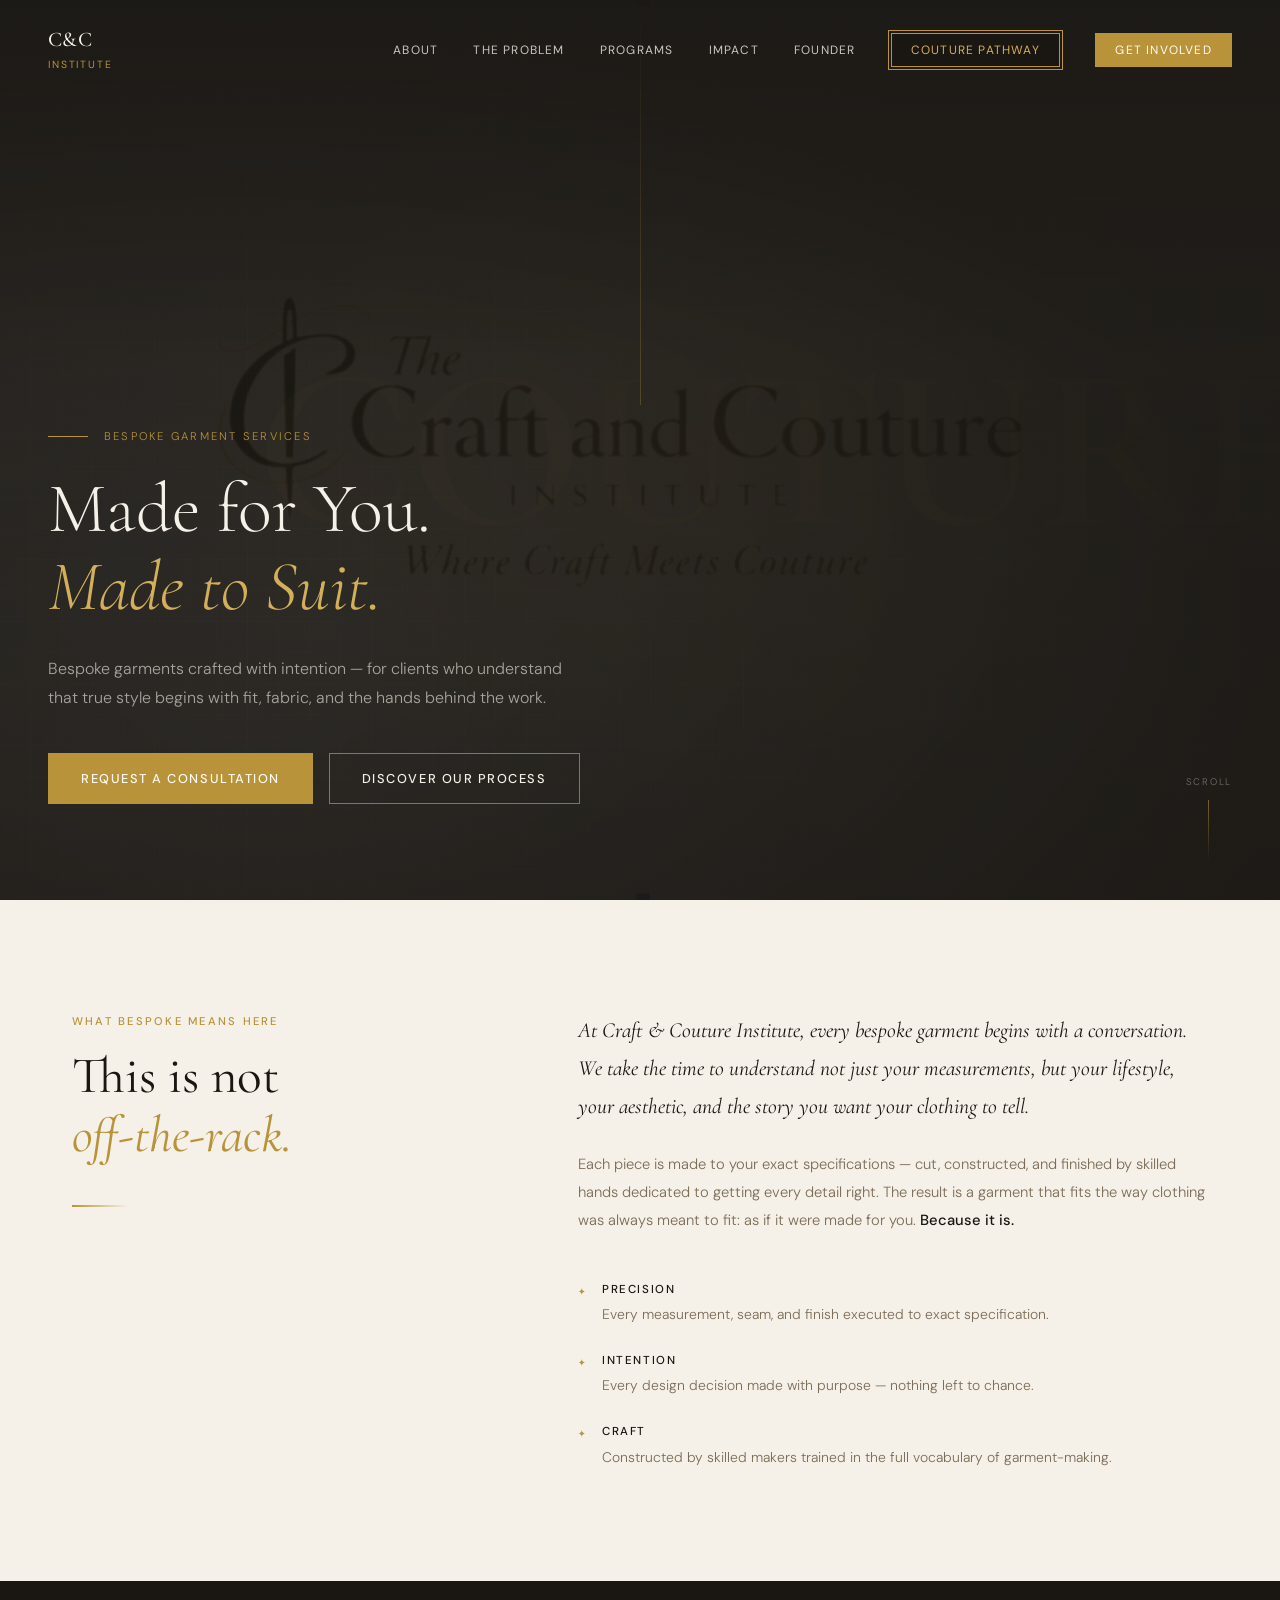
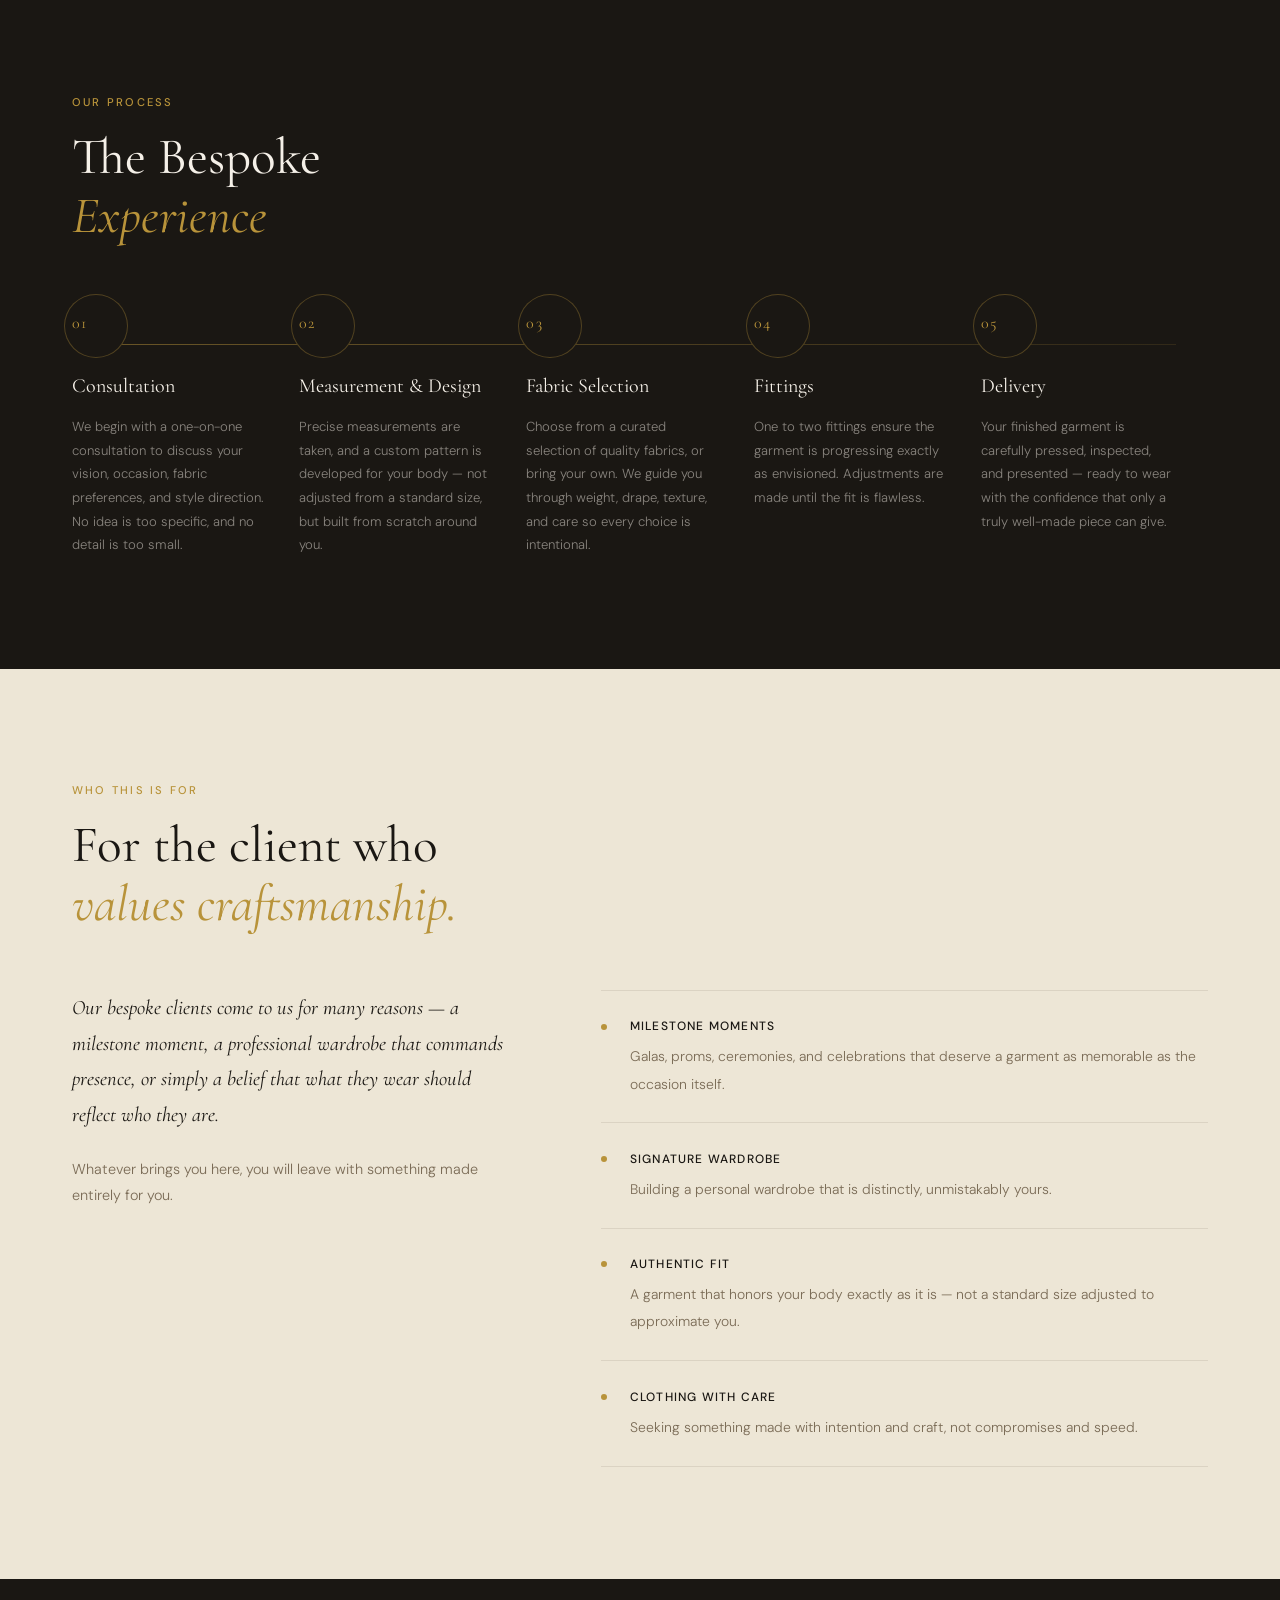
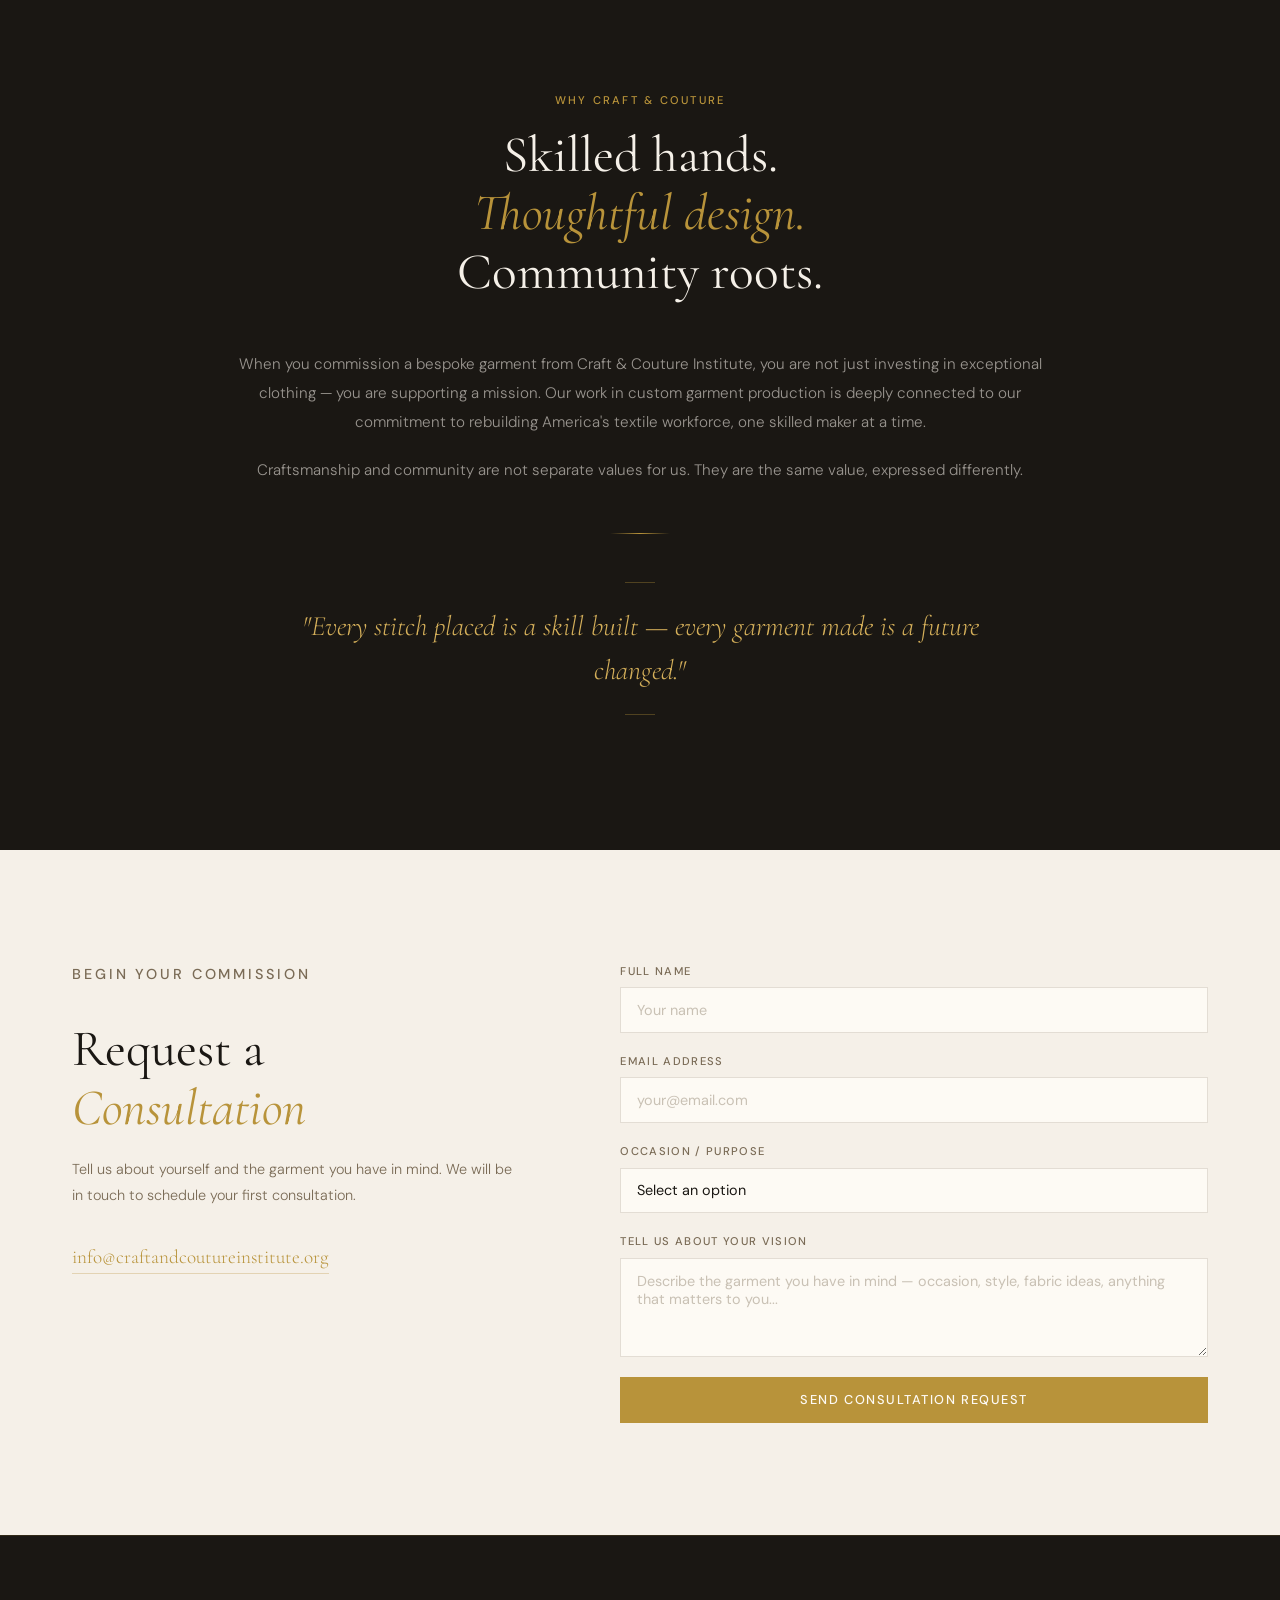
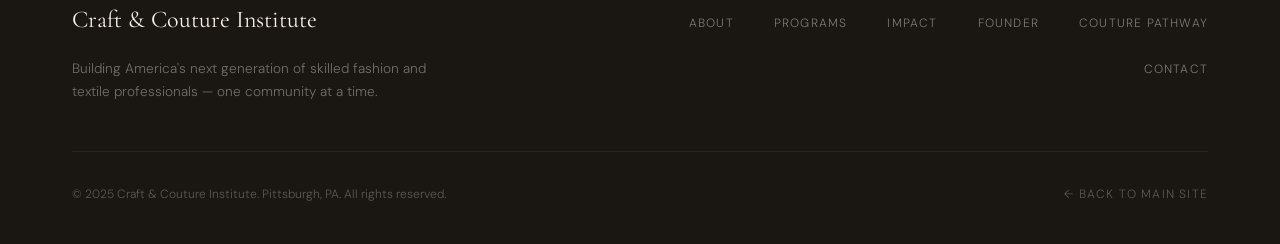
==== couture-pathway.html @ aec6316b "Add files via upload" ====
<!DOCTYPE html>
<html lang="en">

<head>
  <meta charset="UTF-8" />
  <meta name="viewport" content="width=device-width, initial-scale=1.0" />
  <title>Couture Pathway — Craft &amp; Couture Institute</title>
  <link rel="stylesheet" href="style.css" />
  <link rel="preconnect" href="https://fonts.googleapis.com" />
  <link rel="preconnect" href="https://fonts.gstatic.com" crossorigin />
  <link
    href="https://fonts.googleapis.com/css2?family=Cormorant+Garamond:ital,wght@0,300;0,400;0,500;0,600;1,300;1,400&family=DM+Sans:wght@300;400;500&display=swap"
    rel="stylesheet" />
</head>

<body class="cp-page">

  <!-- NAV -->
  <nav class="nav" id="nav">
    <a href="index.html" class="nav__logo">C&C<span>Institute</span></a>
    <button class="nav__toggle" id="navToggle" aria-label="Toggle menu">
      <span></span><span></span><span></span>
    </button>
    <ul class="nav__links" id="navLinks">
      <li><a href="index.html#about">About</a></li>
      <li><a href="index.html#problem">The Problem</a></li>
      <li><a href="index.html#programs">Programs</a></li>
      <li><a href="index.html#impact">Impact</a></li>
      <li><a href="index.html#founder">Founder</a></li>
      <li><a href="couture-pathway.html" class="nav__cta nav__cta--active">Couture Pathway</a></li>
      <li><a href="index.html#get-involved" class="nav__cta">Get Involved</a></li>
    </ul>
  </nav>

  <!-- HERO -->
  <section class="cp-hero" id="cp-home">
    <div class="cp-hero__bg-text" aria-hidden="true">COUTURE</div>

    <!-- Logo as full-hero background layer -->
    <div class="cp-hero__bg-image" aria-hidden="true">
      <img src="Image/secondpage.png" alt="" class="cp-hero__bg-img" />
    </div>

    <div class="cp-hero__overlay" aria-hidden="true"></div>
    <div class="cp-hero__thread" aria-hidden="true"></div>

    <!-- Foreground text content -->
    <div class="cp-hero__content">
      <p class="hero__eyebrow">Bespoke Garment Services</p>
      <h1 class="cp-hero__headline">
        Made for You.<br />
        <em>Made to Suit.</em>
      </h1>
      <p class="cp-hero__sub">
        Bespoke garments crafted with intention — for clients who understand that true style begins with fit, fabric, and the hands behind the work.
      </p>
      <div class="hero__actions">
        <a href="#cp-contact" class="btn btn--primary">Request a Consultation</a>
        <a href="#cp-process" class="btn btn--ghost">Discover Our Process</a>
      </div>
    </div>

    <div class="hero__scroll-hint" aria-hidden="true">
      <span>Scroll</span>
      <div class="hero__scroll-line"></div>
    </div>
  </section>

  <!-- SECTION 1: WHAT BESPOKE MEANS -->
  <section class="section cp-bespoke" id="cp-bespoke">
    <div class="container">
      <div class="cp-bespoke__grid">
        <div class="cp-bespoke__left reveal">
          <p class="section__tag">What Bespoke Means Here</p>
          <h2 class="section__headline">This is not<br /><em>off-the-rack.</em></h2>
          <div class="cp-bespoke__ornament" aria-hidden="true"></div>
        </div>
        <div class="cp-bespoke__right reveal reveal--delay">
          <p class="cp-bespoke__lead">
            At Craft &amp; Couture Institute, every bespoke garment begins with a conversation. We take the time to understand not just your measurements, but your lifestyle, your aesthetic, and the story you want your clothing to tell.
          </p>
          <p class="cp-bespoke__body">
            Each piece is made to your exact specifications — cut, constructed, and finished by skilled hands dedicated to getting every detail right. The result is a garment that fits the way clothing was always meant to fit: as if it were made for you. <strong>Because it is.</strong>
          </p>
          <div class="cp-bespoke__values">
            <div class="cp-value">
              <span class="cp-value__mark">✦</span>
              <div>
                <h4>Precision</h4>
                <p>Every measurement, seam, and finish executed to exact specification.</p>
              </div>
            </div>
            <div class="cp-value">
              <span class="cp-value__mark">✦</span>
              <div>
                <h4>Intention</h4>
                <p>Every design decision made with purpose — nothing left to chance.</p>
              </div>
            </div>
            <div class="cp-value">
              <span class="cp-value__mark">✦</span>
              <div>
                <h4>Craft</h4>
                <p>Constructed by skilled makers trained in the full vocabulary of garment-making.</p>
              </div>
            </div>
          </div>
        </div>
      </div>
    </div>
  </section>

  <!-- SECTION 2: THE BESPOKE EXPERIENCE / PROCESS -->
  <section class="section cp-process" id="cp-process">
    <div class="container">
      <div class="cp-process__header reveal">
        <p class="section__tag">Our Process</p>
        <h2 class="section__headline">The Bespoke<br /><em>Experience</em></h2>
      </div>
      <div class="cp-process__steps">

        <div class="cp-step reveal">
          <div class="cp-step__num">01</div>
          <div class="cp-step__connector" aria-hidden="true"></div>
          <div class="cp-step__content">
            <h3>Consultation</h3>
            <p>We begin with a one-on-one consultation to discuss your vision, occasion, fabric preferences, and style direction. No idea is too specific, and no detail is too small.</p>
          </div>
        </div>

        <div class="cp-step reveal reveal--delay">
          <div class="cp-step__num">02</div>
          <div class="cp-step__connector" aria-hidden="true"></div>
          <div class="cp-step__content">
            <h3>Measurement &amp; Design</h3>
            <p>Precise measurements are taken, and a custom pattern is developed for your body — not adjusted from a standard size, but built from scratch around you.</p>
          </div>
        </div>

        <div class="cp-step reveal reveal--delay2">
          <div class="cp-step__num">03</div>
          <div class="cp-step__connector" aria-hidden="true"></div>
          <div class="cp-step__content">
            <h3>Fabric Selection</h3>
            <p>Choose from a curated selection of quality fabrics, or bring your own. We guide you through weight, drape, texture, and care so every choice is intentional.</p>
          </div>
        </div>

        <div class="cp-step reveal reveal--delay3">
          <div class="cp-step__num">04</div>
          <div class="cp-step__connector" aria-hidden="true"></div>
          <div class="cp-step__content">
            <h3>Fittings</h3>
            <p>One to two fittings ensure the garment is progressing exactly as envisioned. Adjustments are made until the fit is flawless.</p>
          </div>
        </div>

        <div class="cp-step reveal">
          <div class="cp-step__num">05</div>
          <div class="cp-step__content">
            <h3>Delivery</h3>
            <p>Your finished garment is carefully pressed, inspected, and presented — ready to wear with the confidence that only a truly well-made piece can give.</p>
          </div>
        </div>

      </div>
    </div>
  </section>

  <!-- SECTION 3: WHO THIS IS FOR -->
  <section class="section cp-for-whom" id="cp-for-whom">
    <div class="container">
      <div class="cp-for-whom__header reveal">
        <p class="section__tag">Who This Is For</p>
        <h2 class="section__headline">For the client who<br /><em>values craftsmanship.</em></h2>
      </div>
      <div class="cp-for-whom__grid">
        <div class="cp-for-whom__left reveal reveal--delay">
          <p class="cp-for-whom__lead">
            Our bespoke clients come to us for many reasons — a milestone moment, a professional wardrobe that commands presence, or simply a belief that what they wear should reflect who they are.
          </p>
          <p class="cp-for-whom__body">
            Whatever brings you here, you will leave with something made entirely for you.
          </p>
        </div>
        <div class="cp-for-whom__right reveal reveal--delay2">
          <ul class="cp-occasions">
            <li class="cp-occasion">
              <span class="cp-occasion__dot" aria-hidden="true"></span>
              <div>
                <strong>Milestone Moments</strong>
                <span>Galas, proms, ceremonies, and celebrations that deserve a garment as memorable as the occasion itself.</span>
              </div>
            </li>
            <li class="cp-occasion">
              <span class="cp-occasion__dot" aria-hidden="true"></span>
              <div>
                <strong>Signature Wardrobe</strong>
                <span>Building a personal wardrobe that is distinctly, unmistakably yours.</span>
              </div>
            </li>
            <li class="cp-occasion">
              <span class="cp-occasion__dot" aria-hidden="true"></span>
              <div>
                <strong>Authentic Fit</strong>
                <span>A garment that honors your body exactly as it is — not a standard size adjusted to approximate you.</span>
              </div>
            </li>
            <li class="cp-occasion">
              <span class="cp-occasion__dot" aria-hidden="true"></span>
              <div>
                <strong>Clothing With Care</strong>
                <span>Seeking something made with intention and craft, not compromises and speed.</span>
              </div>
            </li>
          </ul>
        </div>
      </div>
    </div>
  </section>

  <!-- SECTION 4: WHY CRAFT & COUTURE -->
  <section class="section cp-why" id="cp-why">
    <div class="container">
      <div class="cp-why__inner reveal">
        <p class="section__tag">Why Craft &amp; Couture</p>
        <h2 class="section__headline">Skilled hands.<br /><em>Thoughtful design.</em><br />Community roots.</h2>
        <div class="cp-why__body">
          <p>
            When you commission a bespoke garment from Craft &amp; Couture Institute, you are not just investing in exceptional clothing — you are supporting a mission. Our work in custom garment production is deeply connected to our commitment to rebuilding America's textile workforce, one skilled maker at a time.
          </p>
          <p>
            Craftsmanship and community are not separate values for us. They are the same value, expressed differently.
          </p>
        </div>
        <div class="cp-why__divider" aria-hidden="true"></div>
        <blockquote class="cp-why__quote">
          "Every stitch placed is a skill built — every garment made is a future changed."
        </blockquote>
      </div>
    </div>
  </section>

  <!-- CONTACT / CTA -->
  <section class="section cp-contact" id="cp-contact">
    <div class="container">
      <div class="cp-contact__grid">
        <div class="cp-contact__left reveal">
          <p class="section__tag">Begin Your Commission</p>
          <h2 class="section__headline">Request a<br /><em>Consultation</em></h2>
          <p>Tell us about yourself and the garment you have in mind. We will be in touch to schedule your first consultation.</p>
          <div class="contact__info">
            <a href="mailto:info@craftandcoutureinstitute.org" class="contact__email">info@craftandcoutureinstitute.org</a>
          </div>
        </div>
        <form class="contact__form reveal reveal--delay" id="cpContactForm">
          <div class="form-group">
            <label for="cp-name">Full Name</label>
            <input type="text" id="cp-name" name="name" placeholder="Your name" required />
          </div>
          <div class="form-group">
            <label for="cp-email">Email Address</label>
            <input type="email" id="cp-email" name="email" placeholder="your@email.com" required />
          </div>
          <div class="form-group">
            <label for="cp-occasion">Occasion / Purpose</label>
            <select id="cp-occasion" name="occasion">
              <option value="">Select an option</option>
              <option value="gala">Gala or Formal Event</option>
              <option value="prom">Prom or Ceremony</option>
              <option value="wardrobe">Signature Wardrobe</option>
              <option value="professional">Professional Attire</option>
              <option value="other">Other / General Inquiry</option>
            </select>
          </div>
          <div class="form-group">
            <label for="cp-message">Tell Us About Your Vision</label>
            <textarea id="cp-message" name="message" rows="4"
              placeholder="Describe the garment you have in mind — occasion, style, fabric ideas, anything that matters to you..."></textarea>
          </div>
          <button type="submit" class="btn btn--primary btn--full">Send Consultation Request</button>
          <p class="form__success" id="cpFormSuccess">Thank you! We'll be in touch to schedule your consultation.</p>
        </form>
      </div>
    </div>
  </section>

  <!-- FOOTER -->
  <footer class="footer">
    <div class="container">
      <div class="footer__top">
        <div class="footer__brand">
          <span class="footer__logo">Craft &amp; Couture Institute</span>
          <p>Building America's next generation of skilled fashion and textile professionals — one community at a time.</p>
        </div>
        <nav class="footer__nav" aria-label="Footer navigation">
          <ul>
            <li><a href="index.html#about">About</a></li>
            <li><a href="index.html#programs">Programs</a></li>
            <li><a href="index.html#impact">Impact</a></li>
            <li><a href="index.html#founder">Founder</a></li>
            <li><a href="couture-pathway.html">Couture Pathway</a></li>
            <li><a href="index.html#contact">Contact</a></li>
          </ul>
        </nav>
      </div>
      <div class="footer__bottom">
        <p>© 2025 Craft &amp; Couture Institute. Pittsburgh, PA. All rights reserved.</p>
        <a href="index.html" style="font-size:0.75rem; color:rgba(245,240,232,0.3); letter-spacing:0.1em; text-transform:uppercase; transition:color 0.2s;" onmouseover="this.style.color='#D4AF5A'" onmouseout="this.style.color='rgba(245,240,232,0.3)'">← Back to Main Site</a>
      </div>
    </div>
  </footer>

  <script src="script.js"></script>

</body>
</html>
---- style.css ----
/* ---------- RESET & BASE ---------- */
*, *::before, *::after {
  box-sizing: border-box;
  margin: 0;
  padding: 0;
}

:root {
  --cream:       #F5F0E8;
  --cream-dark:  #EDE6D6;
  --ink:         #1A1713;
  --ink-soft:    #3D3730;
  --gold:        #B8933A;
  --gold-light:  #D4AF5A;
  --warm-mid:    #7A6B56;
  --white:       #FDFAF4;

  --font-display: 'Cormorant Garamond', Georgia, serif;
  --font-body:    'DM Sans', system-ui, sans-serif;

  --max-w: 1200px;
  --section-pad: 7rem 0;

  --ease-out: cubic-bezier(0.16, 1, 0.3, 1);
}

html {
  scroll-behavior: smooth;
  font-size: 16px;
}

body {
  background: var(--cream);
  color: var(--ink);
  font-family: var(--font-body);
  font-weight: 300;
  line-height: 1.7;
  overflow-x: hidden;
}

img { max-width: 100%; display: block; }
a { text-decoration: none; color: inherit; }
ul { list-style: none; }

/* ---------- UTILITY ---------- */
.container {
  max-width: var(--max-w);
  margin: 0 auto;
  padding: 0 2rem;
}

.section { padding: var(--section-pad); }

.section__tag {
  font-family: var(--font-body);
  font-size: 0.7rem;
  font-weight: 500;
  letter-spacing: 0.2em;
  text-transform: uppercase;
  color: var(--gold);
  margin-bottom: 1rem;
  display: block;
}

.section__headline {
  font-family: var(--font-display);
  font-size: clamp(2.4rem, 4vw, 3.8rem);
  font-weight: 400;
  line-height: 1.15;
  color: var(--ink);
}

.section__headline em {
  font-style: italic;
  color: var(--gold);
}

/* ---------- BUTTONS ---------- */
.btn {
  display: inline-block;
  padding: 0.85rem 2rem;
  font-family: var(--font-body);
  font-size: 0.8rem;
  font-weight: 500;
  letter-spacing: 0.12em;
  text-transform: uppercase;
  border: 1.5px solid transparent;
  cursor: pointer;
  transition: all 0.25s var(--ease-out);
  position: relative;
  overflow: hidden;
}

.btn::after {
  content: '';
  position: absolute;
  inset: 0;
  background: rgba(255,255,255,0.08);
  opacity: 0;
  transition: opacity 0.2s;
}
.btn:hover::after { opacity: 1; }

.btn--primary {
  background: var(--gold);
  color: var(--white);
  border-color: var(--gold);
}
.btn--primary:hover {
  background: var(--gold-light);
  border-color: var(--gold-light);
  transform: translateY(-1px);
  box-shadow: 0 8px 24px rgba(184,147,58,0.3);
}

.btn--ghost {
  background: transparent;
  color: var(--cream);
  border-color: rgba(245,240,232,0.4);
}
.btn--ghost:hover {
  border-color: var(--cream);
  background: rgba(245,240,232,0.08);
}

.btn--dark {
  background: var(--ink);
  color: var(--cream);
  border-color: var(--ink);
}
.btn--dark:hover {
  background: var(--ink-soft);
  transform: translateY(-1px);
}

.btn--light {
  background: var(--cream);
  color: var(--ink);
  border-color: var(--cream);
}
.btn--light:hover {
  background: var(--white);
  transform: translateY(-1px);
}

.btn--full { width: 100%; text-align: center; }

/* ---------- SCROLL REVEAL ---------- */
.reveal {
  opacity: 0;
  transform: translateY(32px);
  transition: opacity 0.8s var(--ease-out), transform 0.8s var(--ease-out);
}
.reveal.visible { opacity: 1; transform: translateY(0); }
.reveal--delay  { transition-delay: 0.15s; }
.reveal--delay2 { transition-delay: 0.3s; }
.reveal--delay3 { transition-delay: 0.45s; }

/* ---------- NAV ---------- */
.nav {
  position: fixed;
  top: 0;
  left: 0;
  right: 0;
  z-index: 100;
  display: flex;
  align-items: center;
  justify-content: space-between;
  padding: 1.4rem 3rem;
  transition: background 0.3s, box-shadow 0.3s, padding 0.3s;
}

.nav.scrolled {
  background: rgba(26, 23, 19, 0.96);
  backdrop-filter: blur(10px);
  box-shadow: 0 1px 0 rgba(184,147,58,0.2);
  padding: 1rem 3rem;
}

.nav__logo {
  font-family: var(--font-display);
  font-size: 1.3rem;
  font-weight: 500;
  color: var(--cream);
  letter-spacing: 0.02em;
}
.nav__logo span {
  font-size: 0.65rem;
  font-family: var(--font-body);
  font-weight: 400;
  letter-spacing: 0.18em;
  text-transform: uppercase;
  display: block;
  color: var(--gold);
  margin-top: -0.1rem;
}

.nav__links {
  display: flex;
  align-items: center;
  gap: 2.2rem;
}
.nav__links a {
  font-size: 0.75rem;
  font-weight: 400;
  letter-spacing: 0.1em;
  text-transform: uppercase;
  color: rgba(245,240,232,0.8);
  transition: color 0.2s;
}
.nav__links a:hover { color: var(--gold-light); }

.nav__cta {
  background: var(--gold) !important;
  color: var(--white) !important;
  padding: 0.5rem 1.2rem;
  border: 1px solid var(--gold);
  transition: background 0.2s, border-color 0.2s !important;
}
.nav__cta:hover {
  background: var(--gold-light) !important;
  border-color: var(--gold-light) !important;
}

.nav__toggle {
  display: none;
  flex-direction: column;
  gap: 5px;
  background: none;
  border: none;
  cursor: pointer;
  padding: 4px;
}
.nav__toggle span {
  display: block;
  width: 24px;
  height: 1.5px;
  background: var(--cream);
  transition: transform 0.3s, opacity 0.3s;
}

/* ---------- HERO ---------- */
.hero {
  min-height: 100vh;
  background: var(--ink);
  display: flex;
  align-items: flex-end;
  padding: 0 3rem 6rem;
  position: relative;
  overflow: hidden;
}

/* Textile-weave SVG background texture */
.hero::before {
  content: '';
  position: absolute;
  inset: 0;
  background-image:
    repeating-linear-gradient(
      0deg,
      transparent,
      transparent 30px,
      rgba(184,147,58,0.03) 30px,
      rgba(184,147,58,0.03) 31px
    ),
    repeating-linear-gradient(
      90deg,
      transparent,
      transparent 30px,
      rgba(184,147,58,0.03) 30px,
      rgba(184,147,58,0.03) 31px
    );
  pointer-events: none;
}

/* Gradient overlay */
.hero::after {
  content: '';
  position: absolute;
  inset: 0;
  background: radial-gradient(ellipse at 70% 50%, rgba(184,147,58,0.08) 0%, transparent 60%),
              linear-gradient(160deg, rgba(26,23,19,0.3) 0%, transparent 50%);
  pointer-events: none;
}

.hero__bg-text {
  position: absolute;
  top: 50%;
  right: -2rem;
  transform: translateY(-50%);
  font-family: var(--font-display);
  font-size: clamp(14rem, 22vw, 28rem);
  font-weight: 600;
  line-height: 1;
  color: rgba(184,147,58,0.05);
  pointer-events: none;
  user-select: none;
  letter-spacing: -0.02em;
  z-index: 1;
}

.hero__thread {
  position: absolute;
  top: 0;
  left: 50%;
  width: 1px;
  height: 40%;
  background: linear-gradient(to bottom, transparent, rgba(184,147,58,0.4));
  z-index: 1;
}

.hero__content {
  position: relative;
  z-index: 2;
  max-width: 760px;
}

.hero__eyebrow {
  font-size: 0.7rem;
  letter-spacing: 0.2em;
  text-transform: uppercase;
  color: var(--gold);
  margin-bottom: 1.5rem;
  display: flex;
  align-items: center;
  gap: 1rem;
}
.hero__eyebrow::before {
  content: '';
  display: inline-block;
  width: 40px;
  height: 1px;
  background: var(--gold);
}

.hero__headline {
  font-family: var(--font-display);
  font-size: clamp(2.8rem, 5.5vw, 5.2rem);
  font-weight: 300;
  line-height: 1.1;
  color: var(--cream);
  margin-bottom: 1.8rem;
}
.hero__headline em {
  font-style: italic;
  color: var(--gold-light);
}

.hero__sub {
  font-size: 1rem;
  color: rgba(245,240,232,0.6);
  max-width: 520px;
  margin-bottom: 2.5rem;
  line-height: 1.8;
}

.hero__actions {
  display: flex;
  gap: 1rem;
  flex-wrap: wrap;
}

.hero__scroll-hint {
  position: absolute;
  bottom: 2.5rem;
  right: 3rem;
  display: flex;
  flex-direction: column;
  align-items: center;
  gap: 0.6rem;
  z-index: 2;
}
.hero__scroll-hint span {
  font-size: 0.6rem;
  letter-spacing: 0.18em;
  text-transform: uppercase;
  color: rgba(245,240,232,0.4);
}
.hero__scroll-line {
  width: 1px;
  height: 60px;
  background: linear-gradient(to bottom, rgba(184,147,58,0.6), transparent);
  animation: scrollPulse 2s ease-in-out infinite;
}
@keyframes scrollPulse {
  0%, 100% { opacity: 0.4; transform: scaleY(1); }
  50%       { opacity: 1;   transform: scaleY(1.15); }
}

/* ---------- METRICS BAND ---------- */
.metrics {
  background: var(--ink-soft);
  padding: 3rem 0;
  border-top: 1px solid rgba(184,147,58,0.2);
  border-bottom: 1px solid rgba(184,147,58,0.2);
}

.metrics__inner {
  max-width: var(--max-w);
  margin: 0 auto;
  padding: 0 2rem;
  display: grid;
  grid-template-columns: repeat(7, 1fr);
  align-items: center;
  gap: 0;
}

.metrics__item {
  text-align: center;
  grid-column: span 1;
}

.metrics__divider {
  width: 1px;
  height: 50px;
  background: rgba(184,147,58,0.25);
  margin: 0 auto;
}

.metrics__num {
  display: block;
  font-family: var(--font-display);
  font-size: 2.8rem;
  font-weight: 300;
  color: var(--gold-light);
  line-height: 1;
}
.metrics__num sup {
  font-size: 1.2rem;
  vertical-align: super;
}

.metrics__label {
  display: block;
  font-size: 0.68rem;
  letter-spacing: 0.1em;
  text-transform: uppercase;
  color: rgba(245,240,232,0.5);
  margin-top: 0.5rem;
}

/* ---------- ABOUT ---------- */
.about {
  background: var(--white);
}

.about__grid {
  display: grid;
  grid-template-columns: 1fr 1.4fr;
  gap: 6rem;
  align-items: start;
}

.about__left {
  position: sticky;
  top: 8rem;
}

.about__texture {
  width: 180px;
  height: 180px;
  margin-top: 3rem;
  background-image:
    repeating-linear-gradient(45deg, var(--gold) 0, var(--gold) 1px, transparent 0, transparent 50%);
  background-size: 8px 8px;
  opacity: 0.15;
}

.about__mission {
  font-size: 1.15rem;
  line-height: 1.9;
  color: var(--ink-soft);
  margin-bottom: 3rem;
  padding-bottom: 2rem;
  border-bottom: 1px solid var(--cream-dark);
}

.about__pillars {
  display: flex;
  flex-direction: column;
  gap: 2rem;
}

.pillar {
  display: flex;
  gap: 1.2rem;
  align-items: flex-start;
}

.pillar__icon {
  color: var(--gold);
  font-size: 1.1rem;
  margin-top: 0.1rem;
  flex-shrink: 0;
}

.pillar h4 {
  font-family: var(--font-display);
  font-size: 1.1rem;
  font-weight: 500;
  color: var(--ink);
  margin-bottom: 0.3rem;
}
.pillar p {
  font-size: 0.9rem;
  color: var(--warm-mid);
  line-height: 1.7;
}

/* ---------- PROBLEM ---------- */
.problem {
  background: var(--ink);
}

.problem .section__tag { color: var(--gold); }
.problem .section__headline { color: var(--cream); }

.problem__header { margin-bottom: 4rem; }

.problem__grid {
  display: grid;
  grid-template-columns: repeat(2, 1fr);
  gap: 2px;
  margin-bottom: 4rem;
}

.problem__card {
  background: rgba(245,240,232,0.03);
  border: 1px solid rgba(184,147,58,0.12);
  padding: 2.5rem;
  transition: background 0.3s, border-color 0.3s;
}
.problem__card:hover {
  background: rgba(184,147,58,0.06);
  border-color: rgba(184,147,58,0.3);
}

.problem__num {
  display: block;
  font-family: var(--font-display);
  font-size: 3.5rem;
  font-weight: 300;
  color: rgba(184,147,58,0.25);
  line-height: 1;
  margin-bottom: 1rem;
}

.problem__card h3 {
  font-family: var(--font-display);
  font-size: 1.4rem;
  font-weight: 500;
  color: var(--cream);
  margin-bottom: 0.8rem;
}

.problem__card p {
  font-size: 0.9rem;
  color: rgba(245,240,232,0.55);
  line-height: 1.8;
}

.problem__statement {
  border-top: 1px solid rgba(184,147,58,0.2);
  padding-top: 3rem;
}

.problem__statement blockquote {
  font-family: var(--font-display);
  font-size: clamp(1.4rem, 2.5vw, 2rem);
  font-weight: 300;
  font-style: italic;
  color: rgba(245,240,232,0.7);
  line-height: 1.6;
  max-width: 760px;
}
.problem__statement blockquote em {
  color: var(--gold-light);
  font-style: normal;
}

/* ---------- SOLUTION / TRACKS ---------- */
.solution {
  background: var(--cream-dark);
}

.solution__header { margin-bottom: 4rem; }

.solution__tracks {
  display: grid;
  grid-template-columns: repeat(2, 1fr);
  gap: 0;
  border: 1px solid rgba(122,107,86,0.2);
}

.track {
  padding: 3rem;
  border-right: 1px solid rgba(122,107,86,0.2);
  border-bottom: 1px solid rgba(122,107,86,0.2);
  display: flex;
  gap: 2rem;
  align-items: flex-start;
  transition: background 0.3s;
}
.track:hover { background: rgba(184,147,58,0.04); }
.track:nth-child(2n) { border-right: none; }
.track:nth-child(n+3) { border-bottom: none; }

.track__num {
  font-family: var(--font-display);
  font-size: 3rem;
  font-weight: 300;
  color: rgba(184,147,58,0.3);
  line-height: 1;
  min-width: 2rem;
  margin-top: -0.3rem;
}

.track__body h3 {
  font-family: var(--font-display);
  font-size: 1.3rem;
  font-weight: 500;
  color: var(--ink);
  margin-bottom: 0.7rem;
}
.track__body p {
  font-size: 0.9rem;
  color: var(--warm-mid);
  line-height: 1.75;
  margin-bottom: 1rem;
}
.track__body ul { list-style: none; }
.track__body li {
  font-size: 0.82rem;
  color: var(--ink-soft);
  padding-left: 1.2rem;
  position: relative;
  margin-bottom: 0.3rem;
}
.track__body li::before {
  content: '—';
  position: absolute;
  left: 0;
  color: var(--gold);
}

/* ---------- PROGRAMS ---------- */
.programs {
  background: var(--ink);
  padding: 0;
}

.programs__inner {
  display: grid;
  grid-template-columns: 1fr 2fr;
  min-height: 85vh;
}

.programs__sidebar {
  background: var(--ink-soft);
  padding: 5rem 3rem;
  display: flex;
  flex-direction: column;
  justify-content: center;
  border-right: 1px solid rgba(184,147,58,0.15);
}

.programs__sidebar .section__tag { color: var(--gold); }
.programs__sidebar .section__headline { color: var(--cream); }

.programs__desc {
  margin-top: 1.5rem;
  font-size: 0.9rem;
  color: rgba(245,240,232,0.5);
  line-height: 1.8;
}

.programs__cards {
  display: grid;
  grid-template-columns: 1fr 1fr;
  grid-template-rows: 1fr 1fr;
}

.program-card {
  padding: 3rem;
  border-right: 1px solid rgba(184,147,58,0.1);
  border-bottom: 1px solid rgba(184,147,58,0.1);
  display: flex;
  flex-direction: column;
  gap: 0.8rem;
  transition: background 0.3s;
  cursor: pointer;
}
.program-card:hover { background: rgba(184,147,58,0.06); }
.program-card:nth-child(2n) { border-right: none; }
.program-card:nth-child(n+3) { border-bottom: none; }

.program-card__badge {
  font-size: 0.65rem;
  letter-spacing: 0.15em;
  text-transform: uppercase;
  color: var(--gold);
  font-weight: 500;
  padding: 0.3rem 0.8rem;
  border: 1px solid rgba(184,147,58,0.3);
  display: inline-block;
  width: fit-content;
}

.program-card h3 {
  font-family: var(--font-display);
  font-size: 1.5rem;
  font-weight: 500;
  color: var(--cream);
  line-height: 1.2;
}
.program-card p {
  font-size: 0.88rem;
  color: rgba(245,240,232,0.5);
  line-height: 1.75;
  flex: 1;
}
.program-card__link {
  font-size: 0.75rem;
  letter-spacing: 0.1em;
  color: var(--gold-light);
  font-weight: 500;
  transition: letter-spacing 0.2s;
}
.program-card:hover .program-card__link { letter-spacing: 0.16em; }

/* ---------- IMPACT ---------- */
.impact { background: var(--cream); }

.impact__header { margin-bottom: 4rem; }

.impact__content {
  display: grid;
  grid-template-columns: 1.2fr 1fr;
  gap: 4rem;
}

.impact__pilot, .impact__expansion {
  margin-bottom: 2.5rem;
  padding-bottom: 2.5rem;
  border-bottom: 1px solid var(--cream-dark);
}
.impact__expansion { border-bottom: none; }

.impact__pilot h3, .impact__expansion h3 {
  font-family: var(--font-display);
  font-size: 1.4rem;
  font-weight: 500;
  color: var(--ink);
  margin-bottom: 0.8rem;
}
.impact__pilot p, .impact__expansion p {
  font-size: 0.9rem;
  color: var(--warm-mid);
  line-height: 1.8;
  margin-bottom: 1.2rem;
}
.impact__expansion strong { color: var(--ink); }

.impact__neighborhoods {
  display: flex;
  flex-wrap: wrap;
  gap: 0.5rem;
}
.impact__neighborhoods span {
  font-size: 0.7rem;
  letter-spacing: 0.12em;
  text-transform: uppercase;
  background: var(--cream-dark);
  color: var(--ink-soft);
  padding: 0.35rem 0.8rem;
  border: 1px solid rgba(122,107,86,0.2);
}

.expansion__cities {
  display: flex;
  gap: 0.5rem;
  flex-wrap: wrap;
}
.city {
  font-size: 0.7rem;
  letter-spacing: 0.1em;
  text-transform: uppercase;
  padding: 0.4rem 1rem;
  border: 1px solid rgba(122,107,86,0.25);
  color: var(--warm-mid);
  opacity: 0.5;
}
.city--active {
  background: var(--gold);
  color: var(--white);
  border-color: var(--gold);
  opacity: 1;
}

.impact__economy h3 {
  font-family: var(--font-display);
  font-size: 1.4rem;
  font-weight: 500;
  color: var(--ink);
  margin-bottom: 1.5rem;
}

.economy__grid {
  display: grid;
  grid-template-columns: 1fr 1fr;
  gap: 1.5rem;
}
.economy__item {
  padding: 1.5rem;
  background: var(--cream-dark);
  border-left: 2px solid var(--gold);
}
.economy__item h4 {
  font-family: var(--font-display);
  font-size: 1rem;
  font-weight: 500;
  color: var(--ink);
  margin-bottom: 0.5rem;
}
.economy__item p {
  font-size: 0.82rem;
  color: var(--warm-mid);
  line-height: 1.7;
}

/* ---------- PARTNERSHIPS ---------- */
.partnerships {
  background: var(--cream-dark);
}
.partnerships__header { margin-bottom: 3.5rem; }

.partnerships__categories {
  display: grid;
  grid-template-columns: repeat(4, 1fr);
  gap: 1.5rem;
  margin-bottom: 3.5rem;
}

.partner-cat {
  padding: 2rem;
  background: var(--white);
  border-top: 2px solid var(--gold);
  transition: transform 0.25s, box-shadow 0.25s;
}
.partner-cat:hover {
  transform: translateY(-4px);
  box-shadow: 0 12px 32px rgba(122,107,86,0.12);
}

.partner-cat__icon {
  font-size: 1.8rem;
  display: block;
  margin-bottom: 1rem;
}
.partner-cat h4 {
  font-family: var(--font-display);
  font-size: 1.1rem;
  font-weight: 500;
  color: var(--ink);
  margin-bottom: 0.5rem;
}
.partner-cat p {
  font-size: 0.84rem;
  color: var(--warm-mid);
  line-height: 1.7;
}

.partnerships__cta {
  text-align: center;
  padding-top: 2rem;
  border-top: 1px solid rgba(122,107,86,0.2);
}
.partnerships__cta p {
  font-family: var(--font-display);
  font-size: 1.1rem;
  color: var(--ink-soft);
  margin-bottom: 1.2rem;
  font-style: italic;
}

/* ---------- FOUNDER ---------- */
.founder {
  background: var(--ink);
}

.founder__grid {
  display: grid;
  grid-template-columns: 1fr 1.6fr;
  gap: 6rem;
  align-items: center;
}

.founder__frame {
  aspect-ratio: 3/4;
  background: linear-gradient(145deg, rgba(184,147,58,0.15), rgba(26,23,19,0.8));
  border: 1px solid rgba(184,147,58,0.2);
  display: flex;
  align-items: center;
  justify-content: center;
  position: relative;
  overflow: hidden;
}
.founder__frame::before {
  content: '';
  position: absolute;
  inset: 0;
  background-image:
    repeating-linear-gradient(45deg, rgba(184,147,58,0.04) 0, rgba(184,147,58,0.04) 1px, transparent 0, transparent 50%);
  background-size: 10px 10px;
}

.founder__initials {
  font-family: var(--font-display);
  font-size: 5rem;
  font-weight: 300;
  color: rgba(184,147,58,0.3);
  letter-spacing: 0.1em;
  position: relative;
  z-index: 1;
}

.founder__frame img {
  width: 100%;
  height: 100%;
  object-fit: cover;
  position: relative;
  z-index: 1;
}

.founder__credential {
  margin-top: 1.5rem;
  padding: 1rem 1.2rem;
  background: rgba(184,147,58,0.1);
  border-left: 2px solid var(--gold);
}
.founder__credential strong {
  display: block;
  font-size: 0.75rem;
  letter-spacing: 0.12em;
  text-transform: uppercase;
  color: var(--gold-light);
  margin-bottom: 0.2rem;
}
.founder__credential span {
  font-size: 0.82rem;
  color: rgba(245,240,232,0.5);
}

.founder__content .section__tag { color: var(--gold); }
.founder__content .section__headline { color: var(--cream); margin-bottom: 1.5rem; }

.founder__content p {
  font-size: 0.92rem;
  color: rgba(245,240,232,0.6);
  line-height: 1.85;
  margin-bottom: 1.2rem;
}
.founder__content em { color: var(--gold-light); font-style: italic; }

.founder__expertise {
  display: flex;
  flex-wrap: wrap;
  gap: 0.5rem;
  margin-top: 1.8rem;
}
.founder__expertise span {
  font-size: 0.68rem;
  letter-spacing: 0.12em;
  text-transform: uppercase;
  padding: 0.35rem 0.9rem;
  border: 1px solid rgba(184,147,58,0.3);
  color: rgba(245,240,232,0.5);
}

/* ---------- GET INVOLVED ---------- */
.get-involved {
  background: var(--cream);
}

.get-involved__header { margin-bottom: 3.5rem; }

.get-involved__options {
  display: grid;
  grid-template-columns: repeat(3, 1fr);
  gap: 1.5rem;
}

.involve-card {
  padding: 3rem 2.5rem;
  background: var(--white);
  border: 1px solid var(--cream-dark);
  display: flex;
  flex-direction: column;
  gap: 1rem;
  transition: box-shadow 0.3s, transform 0.3s;
}
.involve-card:hover {
  box-shadow: 0 16px 48px rgba(122,107,86,0.1);
  transform: translateY(-4px);
}

.involve-card--accent {
  background: var(--gold);
  border-color: var(--gold);
}
.involve-card--accent * { color: var(--black) !important; }
.involve-card--accent .involve-card__num { color: rgba(255,255,255,0.3) !important; }

.involve-card__num {
  font-family: var(--font-display);
  font-size: 2.5rem;
  font-weight: 300;
  color: rgba(122,107,86,0.25);
  line-height: 1;
}

.involve-card h3 {
  font-family: var(--font-display);
  font-size: 1.6rem;
  font-weight: 500;
  color: var(--ink);
}
.involve-card p {
  font-size: 0.88rem;
  color: var(--warm-mid);
  line-height: 1.75;
  flex: 1;
}

/* ---------- CONTACT ---------- */
.contact {
  background: var(--cream-dark);
}

.contact__grid {
  display: grid;
  grid-template-columns: 1fr 1.3fr;
  gap: 6rem;
  align-items: start;
}

.contact__left .section__headline { margin-bottom: 1.2rem; }
.contact__left > p {
  font-size: 0.9rem;
  color: var(--warm-mid);
  line-height: 1.8;
  margin-bottom: 2rem;
}

.contact__email {
  font-family: var(--font-display);
  font-size: 1.2rem;
  color: var(--gold);
  border-bottom: 1px solid rgba(184,147,58,0.3);
  padding-bottom: 0.3rem;
  transition: color 0.2s, border-color 0.2s;
}
.contact__email:hover {
  color: var(--gold-light);
  border-color: var(--gold-light);
}

.contact__form { display: flex; flex-direction: column; gap: 1.2rem; }

.form-group { display: flex; flex-direction: column; gap: 0.4rem; }

.form-group label {
  font-size: 0.7rem;
  letter-spacing: 0.12em;
  text-transform: uppercase;
  color: var(--warm-mid);
  font-weight: 500;
}

.form-group input,
.form-group select,
.form-group textarea {
  background: var(--white);
  border: 1px solid rgba(122,107,86,0.2);
  padding: 0.8rem 1rem;
  font-family: var(--font-body);
  font-size: 0.9rem;
  color: var(--ink);
  width: 100%;
  transition: border-color 0.2s, box-shadow 0.2s;
  appearance: none;
  border-radius: 0;
  outline: none;
}

.form-group input:focus,
.form-group select:focus,
.form-group textarea:focus {
  border-color: var(--gold);
  box-shadow: 0 0 0 3px rgba(184,147,58,0.08);
}
.form-group input::placeholder,
.form-group textarea::placeholder { color: rgba(122,107,86,0.4); }

.form__success {
  display: none;
  font-size: 0.85rem;
  color: var(--gold);
  text-align: center;
  padding: 0.8rem;
  border: 1px solid rgba(184,147,58,0.3);
}
.form__success.visible { display: block; }

/* ---------- FOOTER ---------- */
.footer {
  background: var(--ink);
  border-top: 1px solid rgba(184,147,58,0.15);
  padding: 4rem 0 2.5rem;
}

.footer__top {
  display: grid;
  grid-template-columns: 1fr 1fr;
  gap: 4rem;
  padding-bottom: 3rem;
  border-bottom: 1px solid rgba(184,147,58,0.1);
  margin-bottom: 2rem;
}

.footer__logo {
  display: block;
  font-family: var(--font-display);
  font-size: 1.5rem;
  font-weight: 400;
  color: var(--cream);
  margin-bottom: 1rem;
}

.footer__brand p {
  font-size: 0.85rem;
  color: rgba(245,240,232,0.4);
  line-height: 1.7;
  max-width: 360px;
}

.footer__nav ul {
  display: flex;
  flex-wrap: wrap;
  gap: 1.2rem 2.5rem;
  justify-content: flex-end;
  align-items: flex-start;
  margin-top: 0.5rem;
}
.footer__nav a {
  font-size: 0.75rem;
  letter-spacing: 0.1em;
  text-transform: uppercase;
  color: rgba(245,240,232,0.45);
  transition: color 0.2s;
}
.footer__nav a:hover { color: var(--gold-light); }

.footer__bottom {
  display: flex;
  justify-content: space-between;
  align-items: center;
  flex-wrap: wrap;
  gap: 0.5rem;
}
.footer__bottom p {
  font-size: 0.75rem;
  color: rgba(245,240,232,0.3);
}

/* ---------- RESPONSIVE ---------- */
@media (max-width: 1024px) {
  .about__grid { grid-template-columns: 1fr; gap: 3rem; }
  .about__left { position: static; }
  .impact__content { grid-template-columns: 1fr; gap: 3rem; }
  .partnerships__categories { grid-template-columns: repeat(2, 1fr); }
  .founder__grid { grid-template-columns: 1fr; gap: 3rem; }
  .founder__frame { aspect-ratio: unset; height: 260px; }
  .contact__grid { grid-template-columns: 1fr; gap: 3rem; }
  .footer__top { grid-template-columns: 1fr; gap: 2rem; }
  .footer__nav ul { justify-content: flex-start; }
  .metrics__inner { grid-template-columns: repeat(4, 1fr) !important; gap: 1rem !important; }
  .metrics__divider { display: none; }
}

@media (max-width: 768px) {
  :root { --section-pad: 4.5rem 0; }

  .nav { padding: 1.2rem 1.5rem; }
  .nav.scrolled { padding: 0.9rem 1.5rem; }

  .nav__links {
    position: fixed;
    top: 0; right: 0;
    width: 75vw;
    height: 100vh;
    background: var(--ink);
    flex-direction: column;
    justify-content: center;
    align-items: flex-start;
    padding: 3rem 2.5rem;
    gap: 1.5rem;
    transform: translateX(100%);
    transition: transform 0.4s var(--ease-out);
    border-left: 1px solid rgba(184,147,58,0.15);
  }
  .nav__links.open { transform: translateX(0); }
  .nav__links a { font-size: 0.85rem; color: rgba(245,240,232,0.7); }
  .nav__toggle { display: flex; }

  .hero { padding: 0 1.5rem 5rem; }
  .hero__scroll-hint { display: none; }

  .metrics__inner {
    grid-template-columns: repeat(2, 1fr) !important;
    gap: 2rem 1rem !important;
  }

  .problem__grid { grid-template-columns: 1fr; }
  .solution__tracks { grid-template-columns: 1fr; }
  .track { border-right: none !important; }
  .track:nth-child(-n+3) { border-bottom: 1px solid rgba(122,107,86,0.2) !important; }

  .programs__inner { grid-template-columns: 1fr; }
  .programs__sidebar { padding: 3rem 1.5rem; min-height: unset; }
  .programs__cards { grid-template-columns: 1fr; }
  .program-card { border-right: none !important; }

  .get-involved__options { grid-template-columns: 1fr; }
  .economy__grid { grid-template-columns: 1fr; }
  .partnerships__categories { grid-template-columns: 1fr; }

  .footer__bottom { flex-direction: column; text-align: center; }
}

@media (max-width: 480px) {
  .hero__actions { flex-direction: column; }
  .hero__actions .btn { text-align: center; }
  .metrics__inner { grid-template-columns: 1fr 1fr !important; }
}


/* =============================================
   COUTURE PATHWAY — PAGE-SPECIFIC STYLES
   Consolidated from couture-pathway.css.
   Only styles for couture-pathway.html live here.
   ============================================= */

/* ---- Active nav state for this page ---- */
.nav__cta--active {
  background: var(--ink) !important;
  border-color: var(--gold) !important;
  color: var(--gold-light) !important;
  outline: 1px solid var(--gold);
  outline-offset: 2px;
}

/* ---- CP HERO — full-viewport with logo as subtle background ---- */
.cp-hero {
  min-height: 100vh;
  background: var(--ink);
  display: flex;
  align-items: flex-end;
  padding: 0 3rem 6rem;
  position: relative;
  overflow: hidden;
}

/* Textile weave texture */
.cp-hero::before {
  content: '';
  position: absolute;
  inset: 0;
  background-image:
    repeating-linear-gradient(
      0deg,
      transparent, transparent 30px,
      rgba(184,147,58,0.025) 30px, rgba(184,147,58,0.025) 31px
    ),
    repeating-linear-gradient(
      90deg,
      transparent, transparent 30px,
      rgba(184,147,58,0.025) 30px, rgba(184,147,58,0.025) 31px
    );
  pointer-events: none;
  z-index: 0;
}

/* ---- Logo as full-hero background layer ---- */
.cp-hero__bg-image {
  position: absolute;
  inset: 0;
  display: flex;
  align-items: center;
  justify-content: center;
  z-index: 1;
  pointer-events: none;
}

.cp-hero__bg-img {
  width: 100%;
  height: 100%;
  object-fit: cover;
  max-width: none;
  display: block;
  opacity: 0.13;
  mix-blend-mode: luminosity;
  filter: sepia(0.3) contrast(1.1) brightness(1.1);
}

/* ---- Strong dark overlay to keep text sharp and readable ---- */
.cp-hero__overlay {
  position: absolute;
  inset: 0;
  background:
    /* Deep vignette that keeps the bottom-left clear for text */
    radial-gradient(ellipse at 20% 80%, rgba(26,23,19,0.1) 0%, rgba(26,23,19,0.75) 70%),
    /* Top darkness */
    linear-gradient(to bottom, rgba(26,23,19,0.55) 0%, rgba(26,23,19,0.1) 40%, rgba(26,23,19,0.45) 100%),
    /* Subtle gold warmth at center */
    radial-gradient(ellipse at 55% 50%, rgba(184,147,58,0.07) 0%, transparent 60%);
  z-index: 2;
  pointer-events: none;
}

.cp-hero__bg-text {
  position: absolute;
  top: 50%;
  right: -2rem;
  transform: translateY(-50%);
  font-family: var(--font-display);
  font-size: clamp(10rem, 18vw, 22rem);
  font-weight: 600;
  line-height: 1;
  color: rgba(184,147,58,0.04);
  pointer-events: none;
  user-select: none;
  letter-spacing: -0.02em;
  z-index: 1;
}

.cp-hero__thread {
  position: absolute;
  top: 0;
  left: 50%;
  width: 1px;
  height: 45%;
  background: linear-gradient(to bottom, transparent, rgba(184,147,58,0.3));
  z-index: 3;
}

/* Foreground content — sits above everything */
.cp-hero__content {
  position: relative;
  z-index: 4;
  max-width: 760px;
}

.cp-hero__headline {
  font-family: var(--font-display);
  font-size: clamp(2.8rem, 5.5vw, 5.2rem);
  font-weight: 300;
  line-height: 1.1;
  color: var(--cream);
  margin-bottom: 1.8rem;
}

.cp-hero__headline em {
  font-style: italic;
  color: var(--gold-light);
}

.cp-hero__sub {
  font-size: 1rem;
  color: rgba(245,240,232,0.62);
  max-width: 520px;
  margin-bottom: 2.5rem;
  line-height: 1.85;
}


/* ---- SECTION 1: BESPOKE ---- */
.cp-bespoke {
  background: var(--cream);
}

.cp-bespoke__grid {
  display: grid;
  grid-template-columns: 1fr 1.6fr;
  gap: 7rem;
  align-items: start;
}

.cp-bespoke__left {
  position: sticky;
  top: 7rem;
}

.cp-bespoke__ornament {
  width: 56px;
  height: 2px;
  background: linear-gradient(to right, var(--gold), transparent);
  margin-top: 2.5rem;
}

.cp-bespoke__lead {
  font-family: var(--font-display);
  font-size: clamp(1.15rem, 1.8vw, 1.35rem);
  font-weight: 400;
  line-height: 1.75;
  color: var(--ink);
  margin-bottom: 1.6rem;
  font-style: italic;
}

.cp-bespoke__body {
  font-size: 0.92rem;
  color: var(--warm-mid);
  line-height: 1.9;
  margin-bottom: 2.8rem;
}

.cp-bespoke__body strong {
  color: var(--ink);
  font-weight: 500;
}

.cp-bespoke__values {
  display: flex;
  flex-direction: column;
  gap: 1.5rem;
}

.cp-value {
  display: flex;
  gap: 1rem;
  align-items: flex-start;
}

.cp-value__mark {
  font-size: 0.6rem;
  color: var(--gold);
  margin-top: 0.25rem;
  flex-shrink: 0;
}

.cp-value h4 {
  font-family: var(--font-body);
  font-size: 0.72rem;
  font-weight: 500;
  letter-spacing: 0.14em;
  text-transform: uppercase;
  color: var(--ink);
  margin-bottom: 0.25rem;
}

.cp-value p {
  font-size: 0.87rem;
  color: var(--warm-mid);
  line-height: 1.7;
}

/* ---- SECTION 2: PROCESS ---- */
.cp-process {
  background: var(--ink);
}

.cp-process .section__tag { color: var(--gold); }

.cp-process__header {
  margin-bottom: 4rem;
}

.cp-process__header .section__headline {
  color: var(--cream);
}

.cp-process__steps {
  display: grid;
  grid-template-columns: repeat(5, 1fr);
  gap: 0;
  position: relative;
}

/* Horizontal connector line */
.cp-process__steps::before {
  content: '';
  position: absolute;
  top: 2.1rem;
  left: 2rem;
  right: 2rem;
  height: 1px;
  background: linear-gradient(to right, rgba(184,147,58,0.5), rgba(184,147,58,0.15));
  z-index: 0;
}

.cp-step {
  padding: 0 2rem 0 0;
  position: relative;
  z-index: 1;
}

.cp-step__num {
  font-family: var(--font-display);
  font-size: 1rem;
  font-weight: 400;
  color: var(--gold);
  letter-spacing: 0.08em;
  margin-bottom: 2rem;
  display: flex;
  align-items: center;
  gap: 0;
}

/* Circle around number */
.cp-step__num::before {
  content: '';
  width: 4rem;
  height: 4rem;
  border-radius: 50%;
  border: 1px solid rgba(184,147,58,0.35);
  background: var(--ink);
  position: absolute;
  top: -1rem;
  left: -0.5rem;
  z-index: -1;
}

.cp-step__content h3 {
  font-family: var(--font-display);
  font-size: 1.25rem;
  font-weight: 400;
  color: var(--cream);
  margin-bottom: 0.75rem;
}

.cp-step__content p {
  font-size: 0.82rem;
  color: rgba(245,240,232,0.5);
  line-height: 1.8;
}

/* ---- SECTION 3: FOR WHOM ---- */
.cp-for-whom {
  background: var(--cream-dark);
}

.cp-for-whom__header {
  margin-bottom: 3.5rem;
}

.cp-for-whom__grid {
  display: grid;
  grid-template-columns: 1fr 1.4fr;
  gap: 6rem;
  align-items: start;
}

.cp-for-whom__lead {
  font-family: var(--font-display);
  font-size: clamp(1.1rem, 1.6vw, 1.28rem);
  font-weight: 400;
  font-style: italic;
  color: var(--ink);
  line-height: 1.75;
  margin-bottom: 1.4rem;
}

.cp-for-whom__body {
  font-size: 0.9rem;
  color: var(--warm-mid);
  line-height: 1.85;
}

.cp-occasions {
  display: flex;
  flex-direction: column;
  gap: 0;
}

.cp-occasion {
  display: flex;
  gap: 1.4rem;
  align-items: flex-start;
  padding: 1.6rem 0;
  border-bottom: 1px solid rgba(122,107,86,0.15);
}

.cp-occasion:first-child {
  border-top: 1px solid rgba(122,107,86,0.15);
}

.cp-occasion__dot {
  width: 6px;
  height: 6px;
  border-radius: 50%;
  background: var(--gold);
  flex-shrink: 0;
  margin-top: 0.45rem;
}

.cp-occasion strong {
  display: block;
  font-family: var(--font-body);
  font-size: 0.75rem;
  font-weight: 500;
  letter-spacing: 0.1em;
  text-transform: uppercase;
  color: var(--ink);
  margin-bottom: 0.35rem;
}

.cp-occasion span {
  font-size: 0.87rem;
  color: var(--warm-mid);
  line-height: 1.7;
}

/* ---- SECTION 4: WHY C&C ---- */
.cp-why {
  background: var(--ink);
}

.cp-why__inner {
  max-width: 820px;
  margin: 0 auto;
  text-align: center;
}

.cp-why__inner .section__tag {
  display: block;
  text-align: center;
}

.cp-why__inner .section__headline {
  color: var(--cream);
  margin-bottom: 3rem;
}

.cp-why__body {
  display: flex;
  flex-direction: column;
  gap: 1.2rem;
  margin-bottom: 3rem;
}

.cp-why__body p {
  font-size: 0.95rem;
  color: rgba(245,240,232,0.58);
  line-height: 1.9;
}

.cp-why__divider {
  width: 60px;
  height: 1px;
  background: linear-gradient(to right, transparent, var(--gold), transparent);
  margin: 0 auto 3rem;
}

.cp-why__quote {
  font-family: var(--font-display);
  font-size: clamp(1.3rem, 2.2vw, 1.75rem);
  font-weight: 300;
  font-style: italic;
  color: var(--gold-light);
  line-height: 1.55;
  padding: 0 2rem;
  border: none;
  position: relative;
}

.cp-why__quote::before,
.cp-why__quote::after {
  content: '';
  display: block;
  width: 30px;
  height: 1px;
  background: rgba(184,147,58,0.35);
  margin: 1.4rem auto;
}

/* ---- CP CONTACT ---- */
.cp-contact {
  background: var(--cream);
}

.cp-contact__grid {
  display: grid;
  grid-template-columns: 1fr 1.3fr;
  gap: 6rem;
  align-items: start;
}

.cp-contact__left .section__headline { margin-bottom: 1.2rem; }

.cp-contact__left > p {
  font-size: 0.9rem;
  color: var(--warm-mid);
  line-height: 1.8;
  margin-bottom: 2rem;
}

/* ---- COUTURE PATHWAY RESPONSIVE ---- */
@media (max-width: 1024px) {
  .cp-bespoke__grid {
    grid-template-columns: 1fr;
    gap: 3rem;
  }
  .cp-bespoke__left {
    position: static;
  }
  .cp-process__steps {
    grid-template-columns: repeat(3, 1fr);
    gap: 2.5rem 1rem;
  }
  .cp-process__steps::before {
    display: none;
  }
  .cp-for-whom__grid {
    grid-template-columns: 1fr;
    gap: 3rem;
  }
  .cp-contact__grid {
    grid-template-columns: 1fr;
    gap: 3rem;
  }
}

@media (max-width: 1024px) {
}

@media (max-width: 768px) {
  .cp-hero { padding: 0 1.5rem 5rem; }

  .cp-process__steps {
    grid-template-columns: 1fr;
    gap: 2rem;
  }

  .cp-step__num::before {
    display: none;
  }

  .cp-why__quote {
    padding: 0;
  }
}
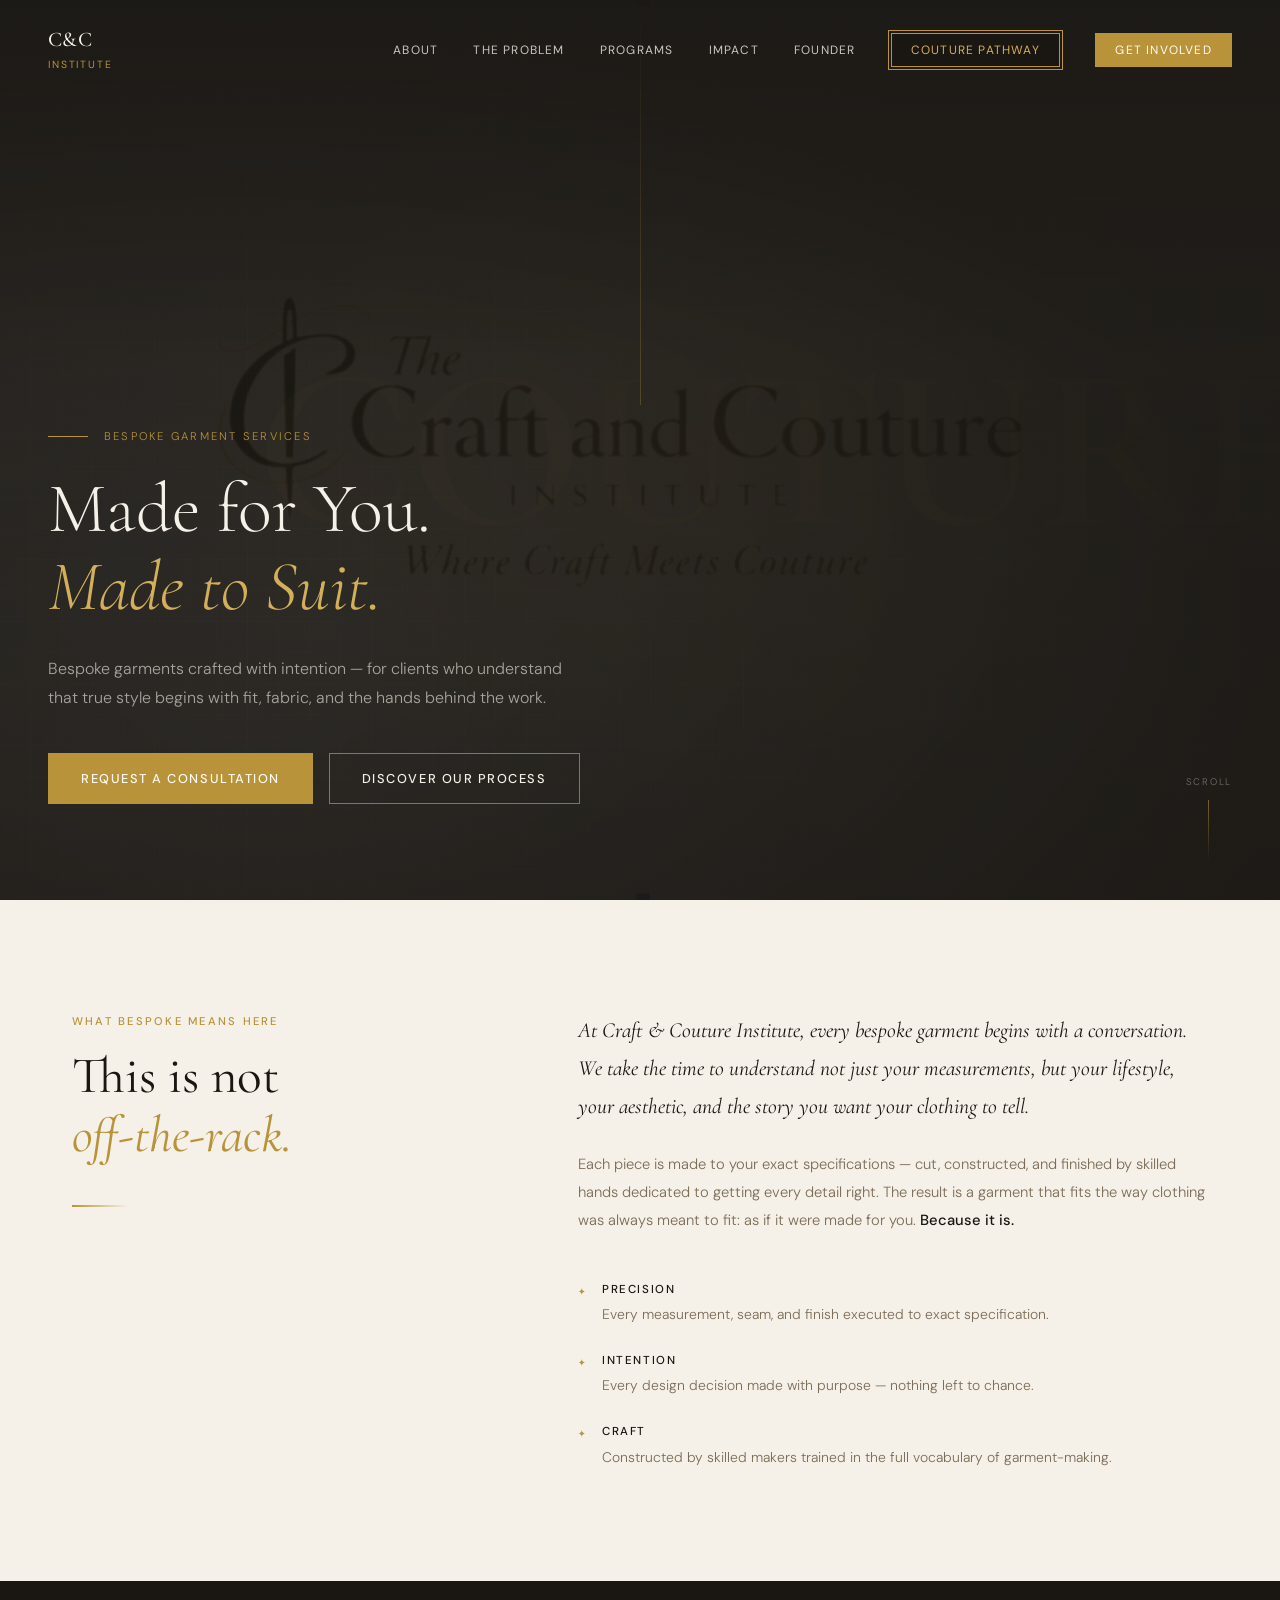
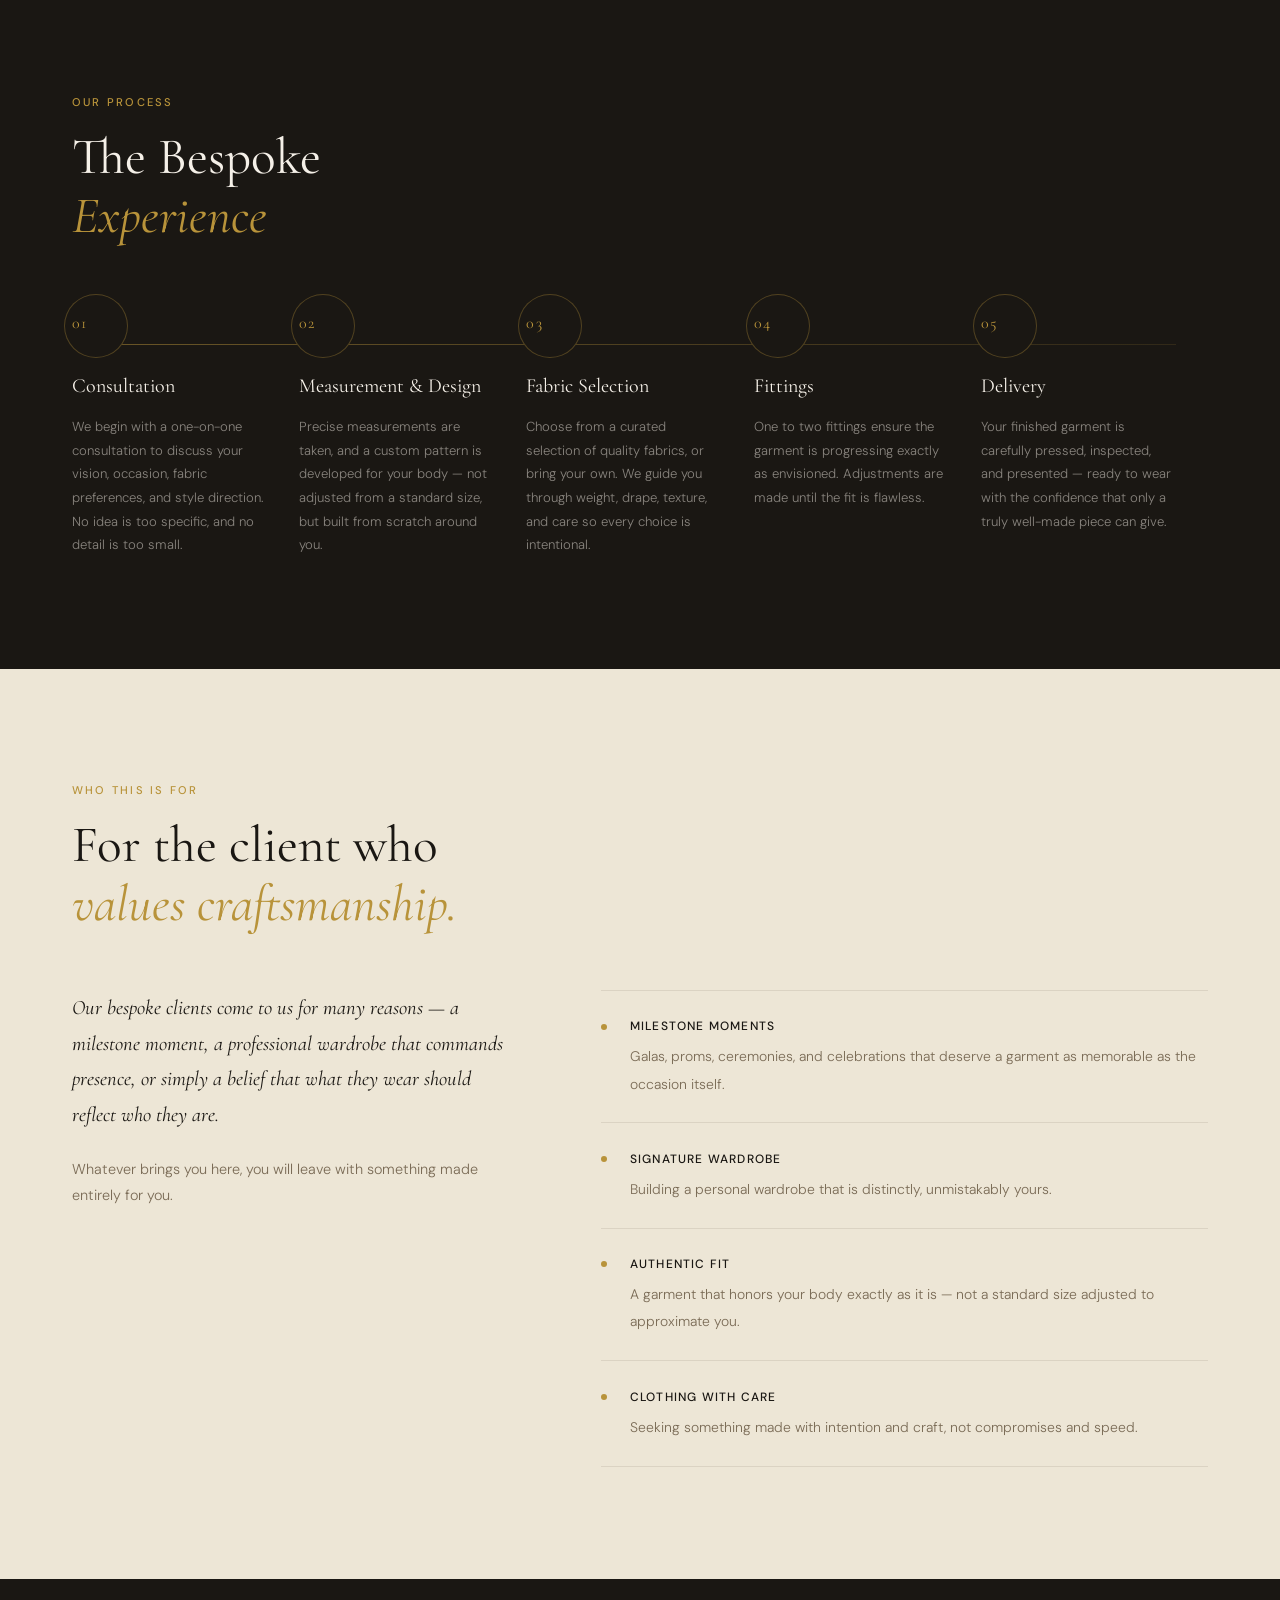
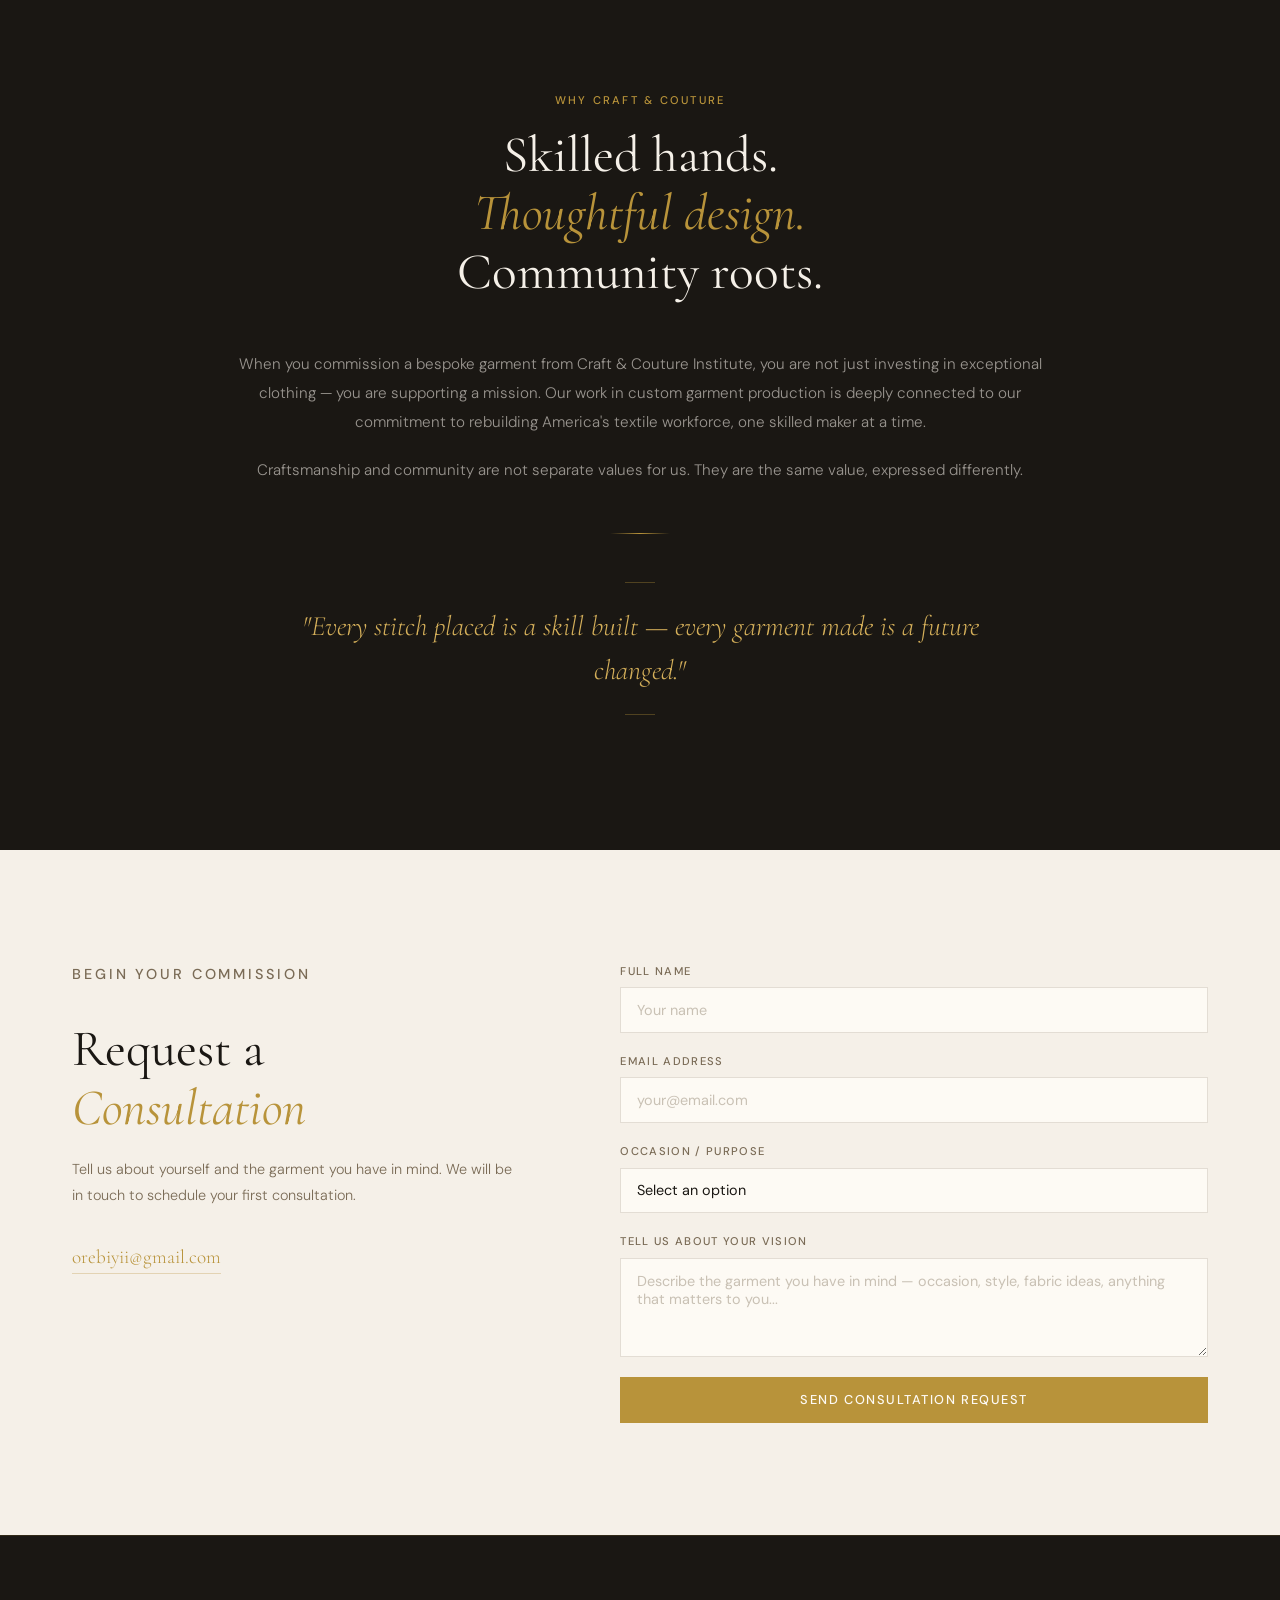
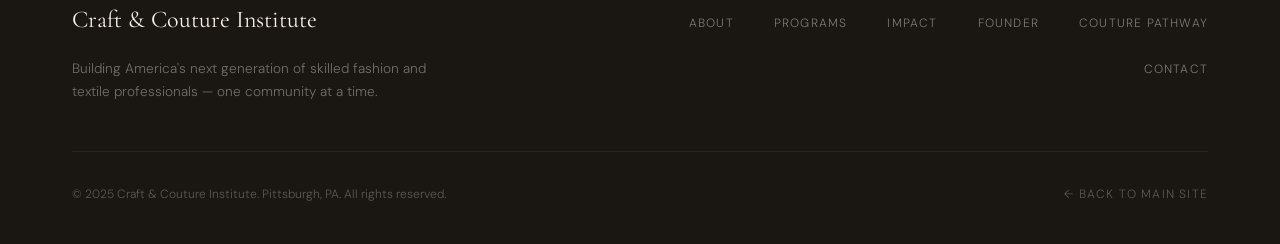
==== commit b1acc888: "Update contact email address in couture-pathway.html" ====
--- a/couture-pathway.html
+++ b/couture-pathway.html
@@ -250,7 +250,7 @@
           <h2 class="section__headline">Request a<br /><em>Consultation</em></h2>
           <p>Tell us about yourself and the garment you have in mind. We will be in touch to schedule your first consultation.</p>
           <div class="contact__info">
-            <a href="mailto:info@craftandcoutureinstitute.org" class="contact__email">info@craftandcoutureinstitute.org</a>
+            <a href="mailto:orebiyii@gmail.com" class="contact__email">orebiyii@gmail.com</a>
           </div>
         </div>
         <form class="contact__form reveal reveal--delay" id="cpContactForm">
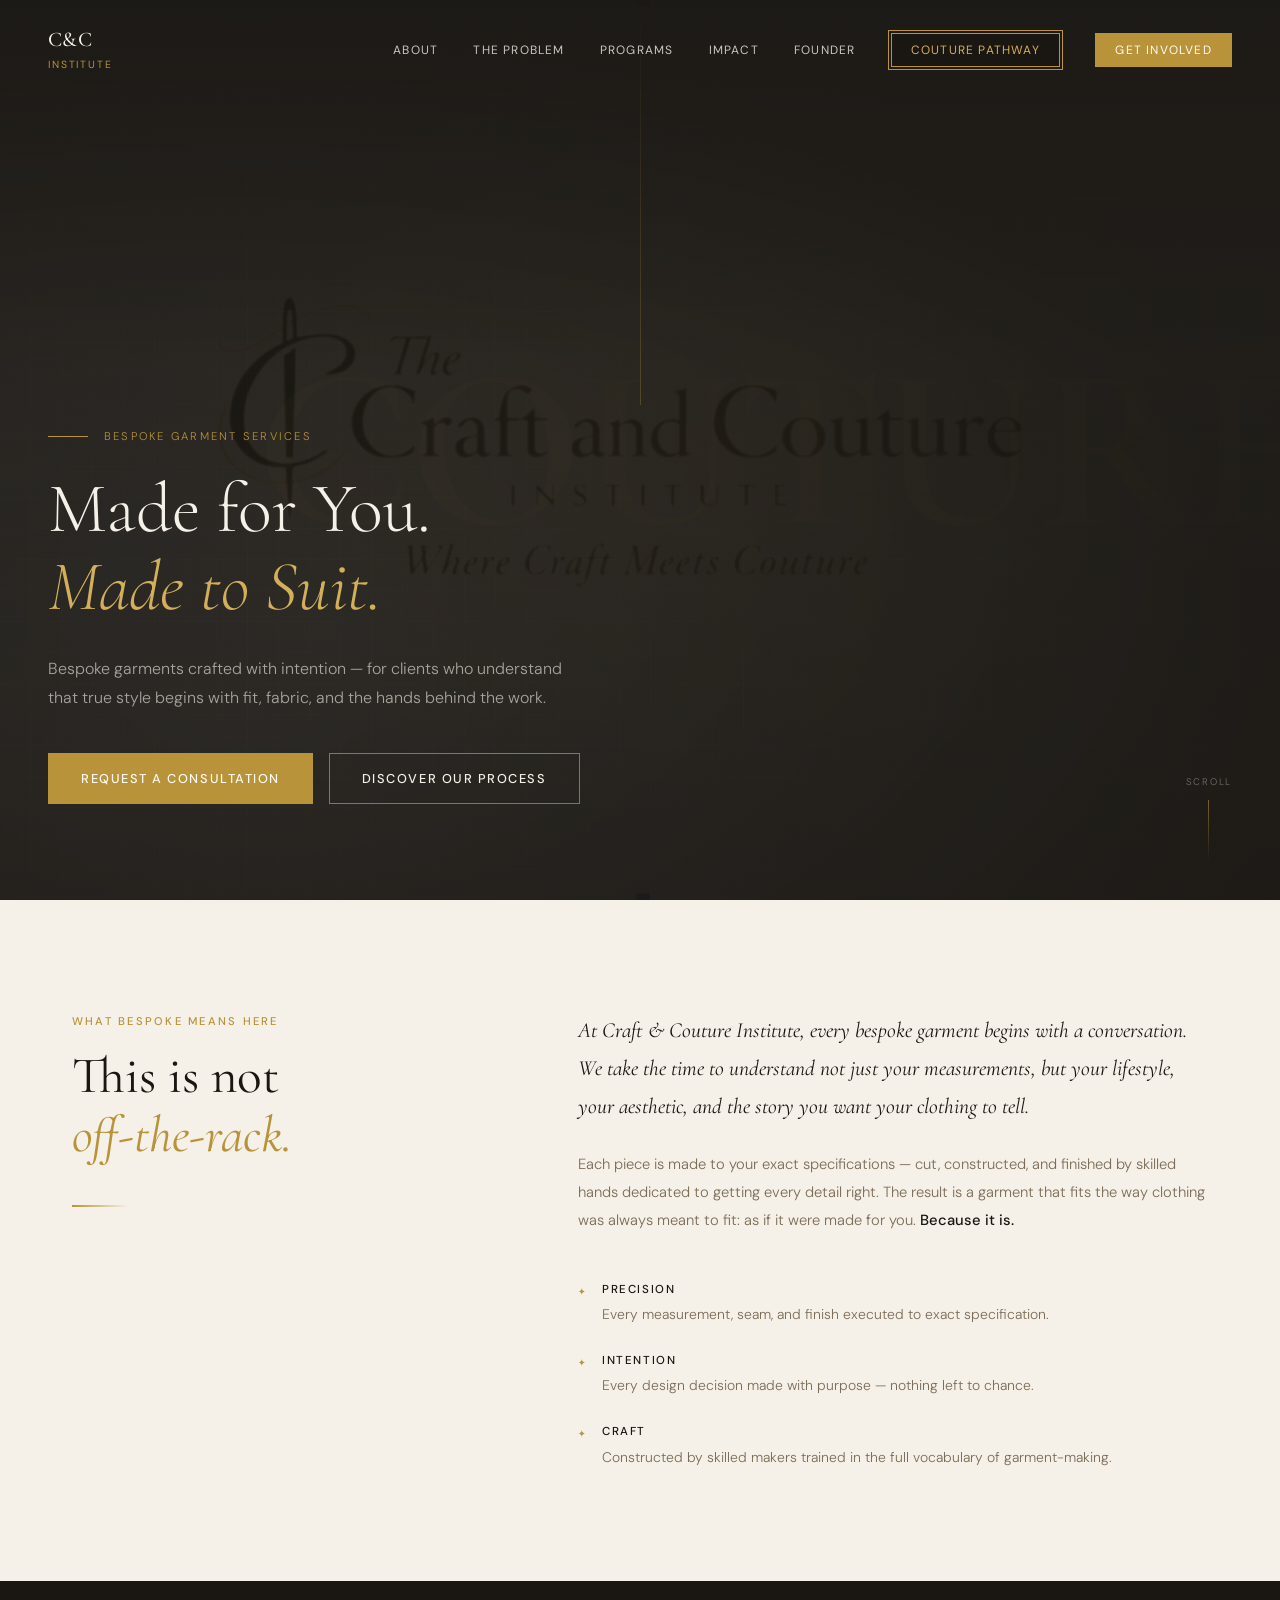
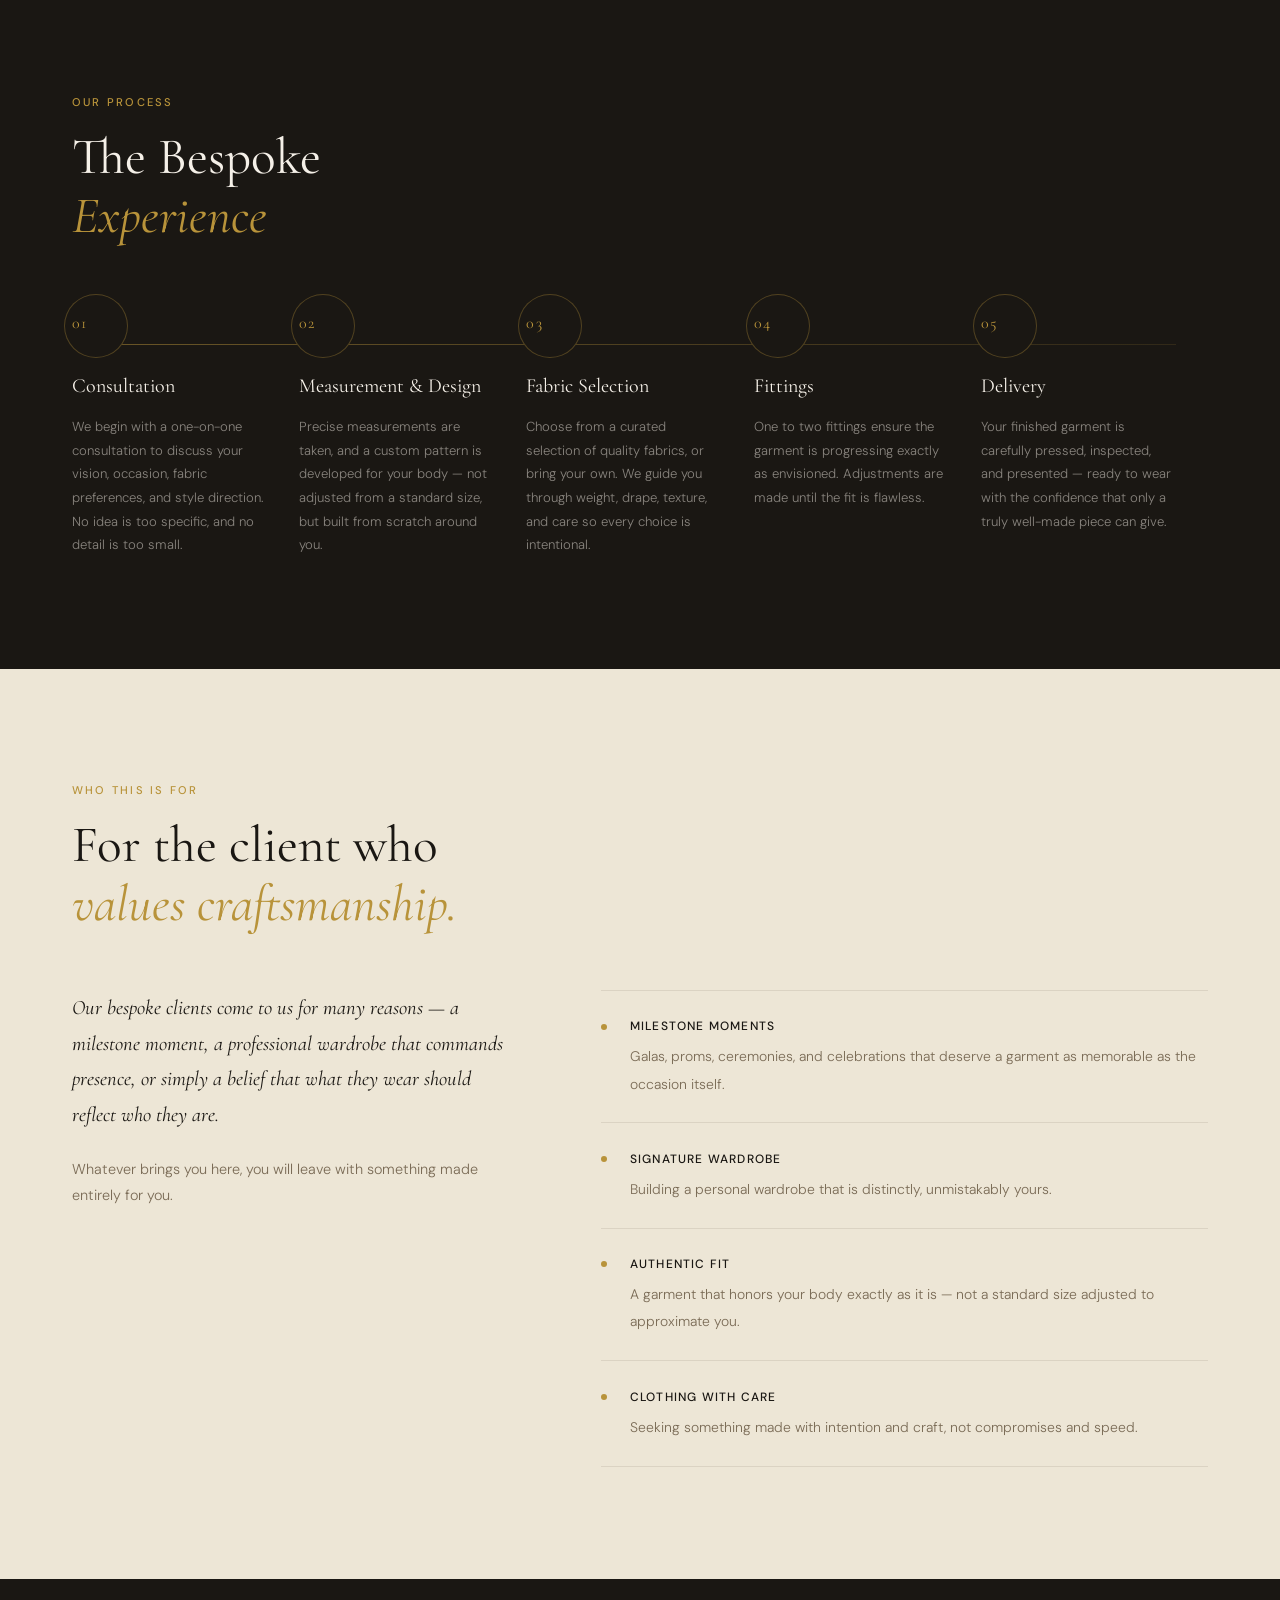
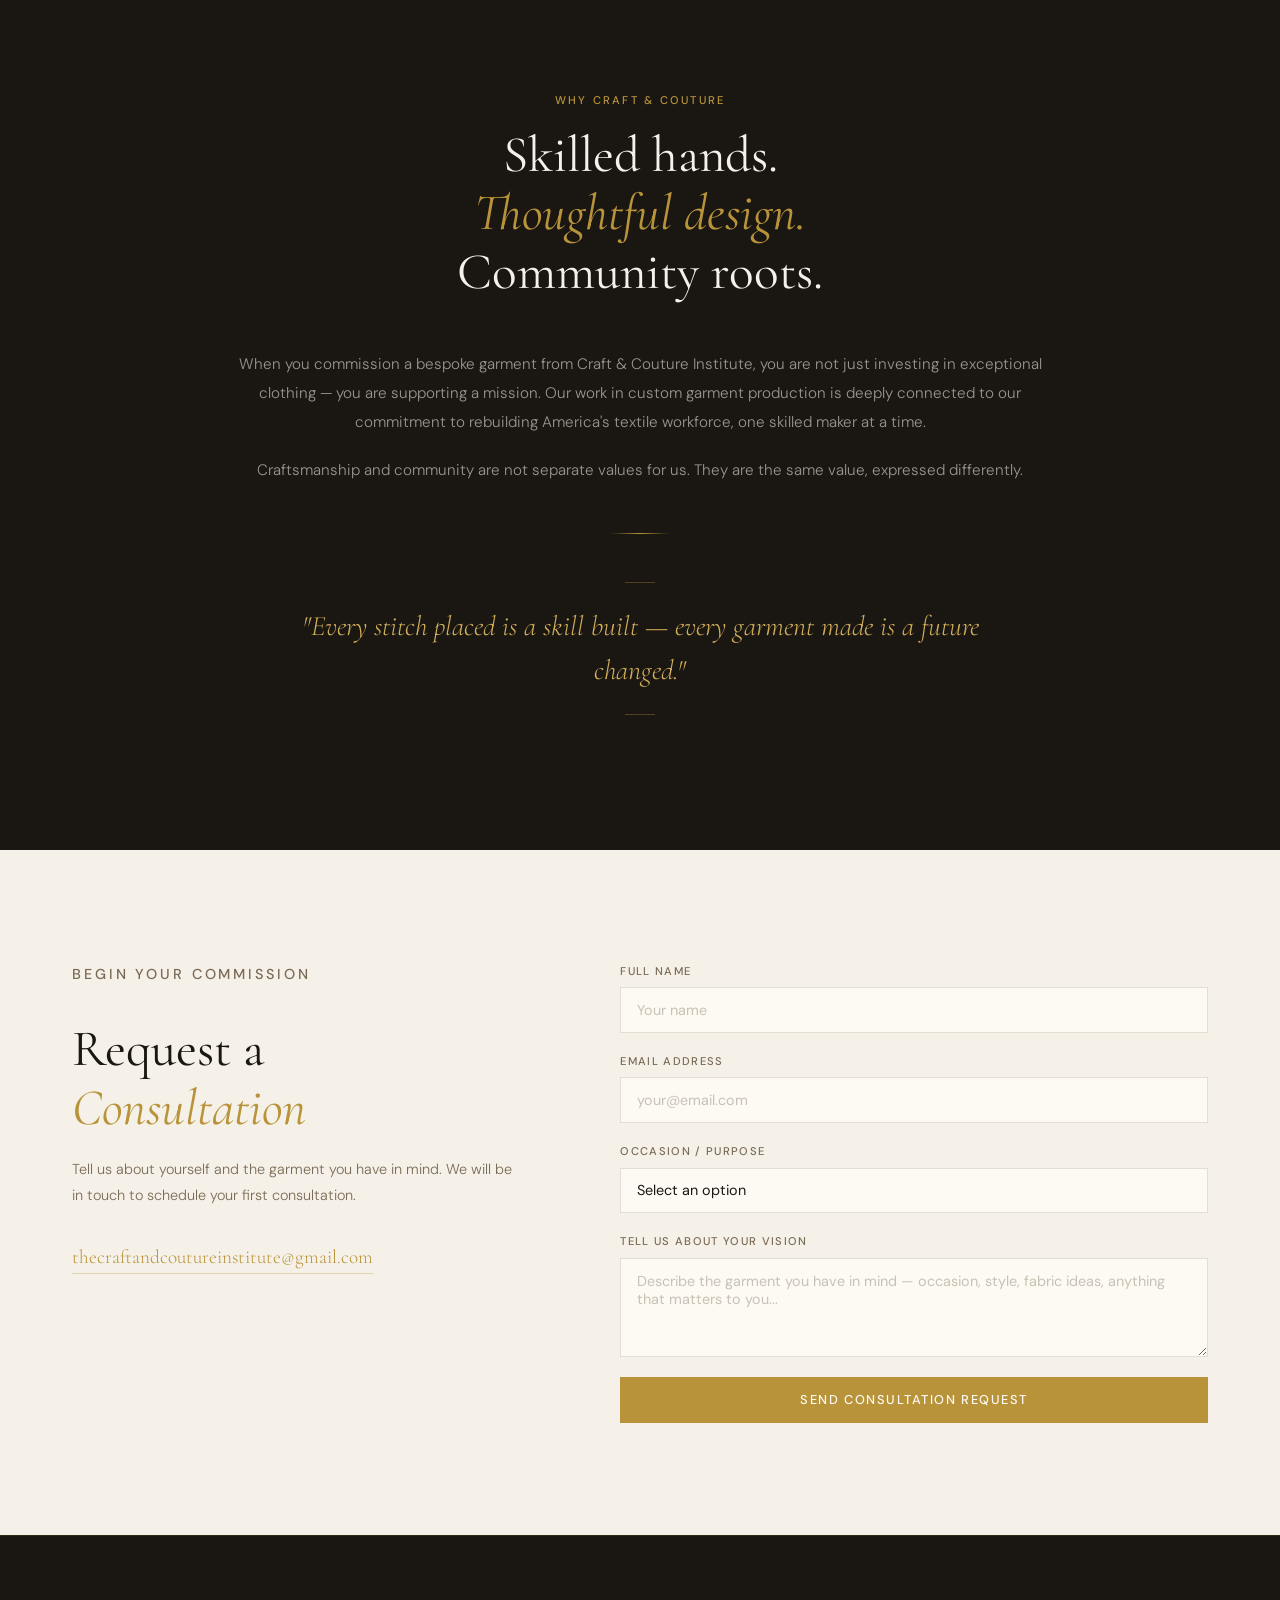
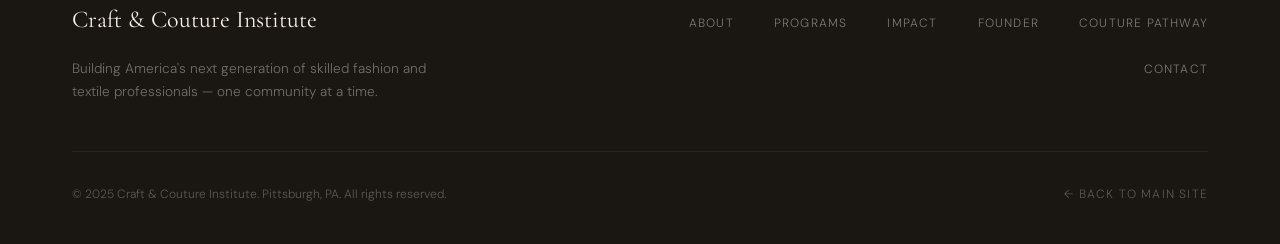
==== commit 9414524f: "Update contact email in couture-pathway.html" ====
--- a/couture-pathway.html
+++ b/couture-pathway.html
@@ -250,7 +250,7 @@
           <h2 class="section__headline">Request a<br /><em>Consultation</em></h2>
           <p>Tell us about yourself and the garment you have in mind. We will be in touch to schedule your first consultation.</p>
           <div class="contact__info">
-            <a href="mailto:orebiyii@gmail.com" class="contact__email">orebiyii@gmail.com</a>
+            <a href="mailto:thecraftandcoutureinstitute@gmail.com" class="contact__email">thecraftandcoutureinstitute@gmail.com</a>
           </div>
         </div>
         <form class="contact__form reveal reveal--delay" id="cpContactForm">
